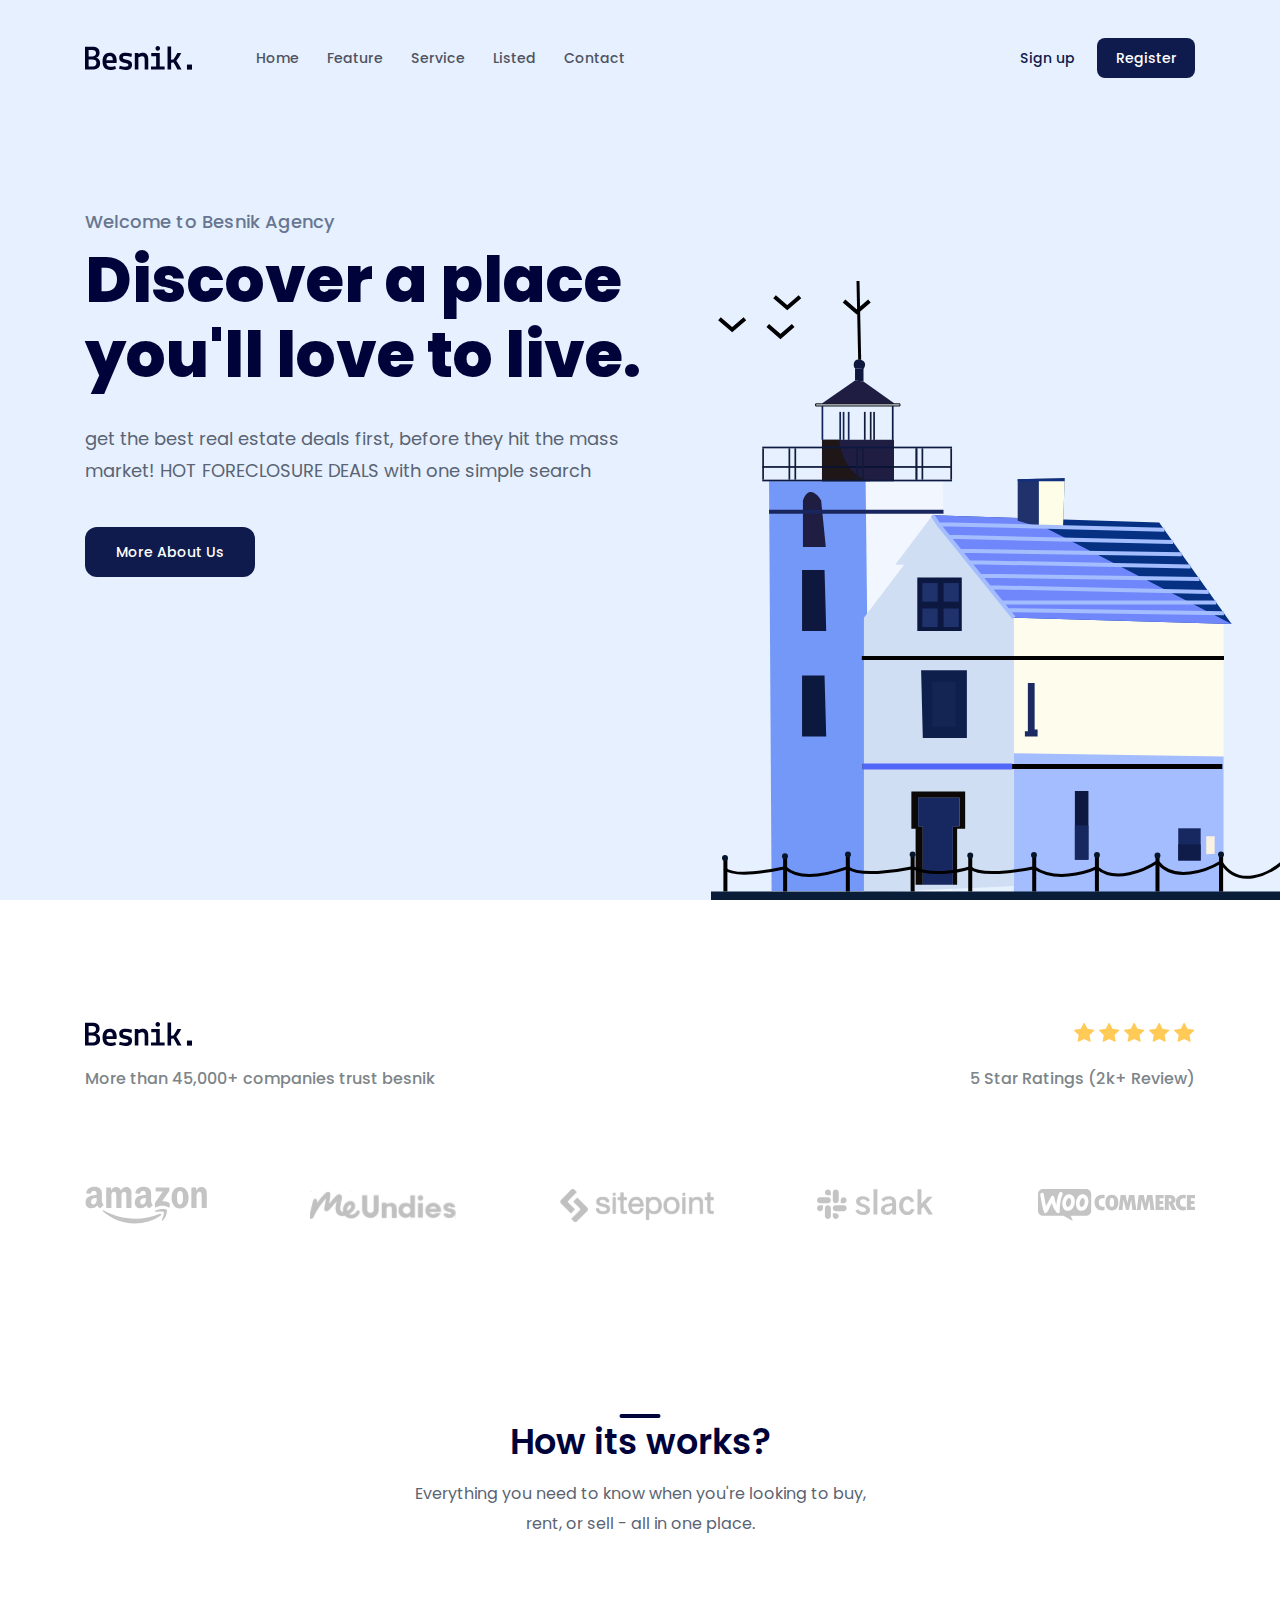
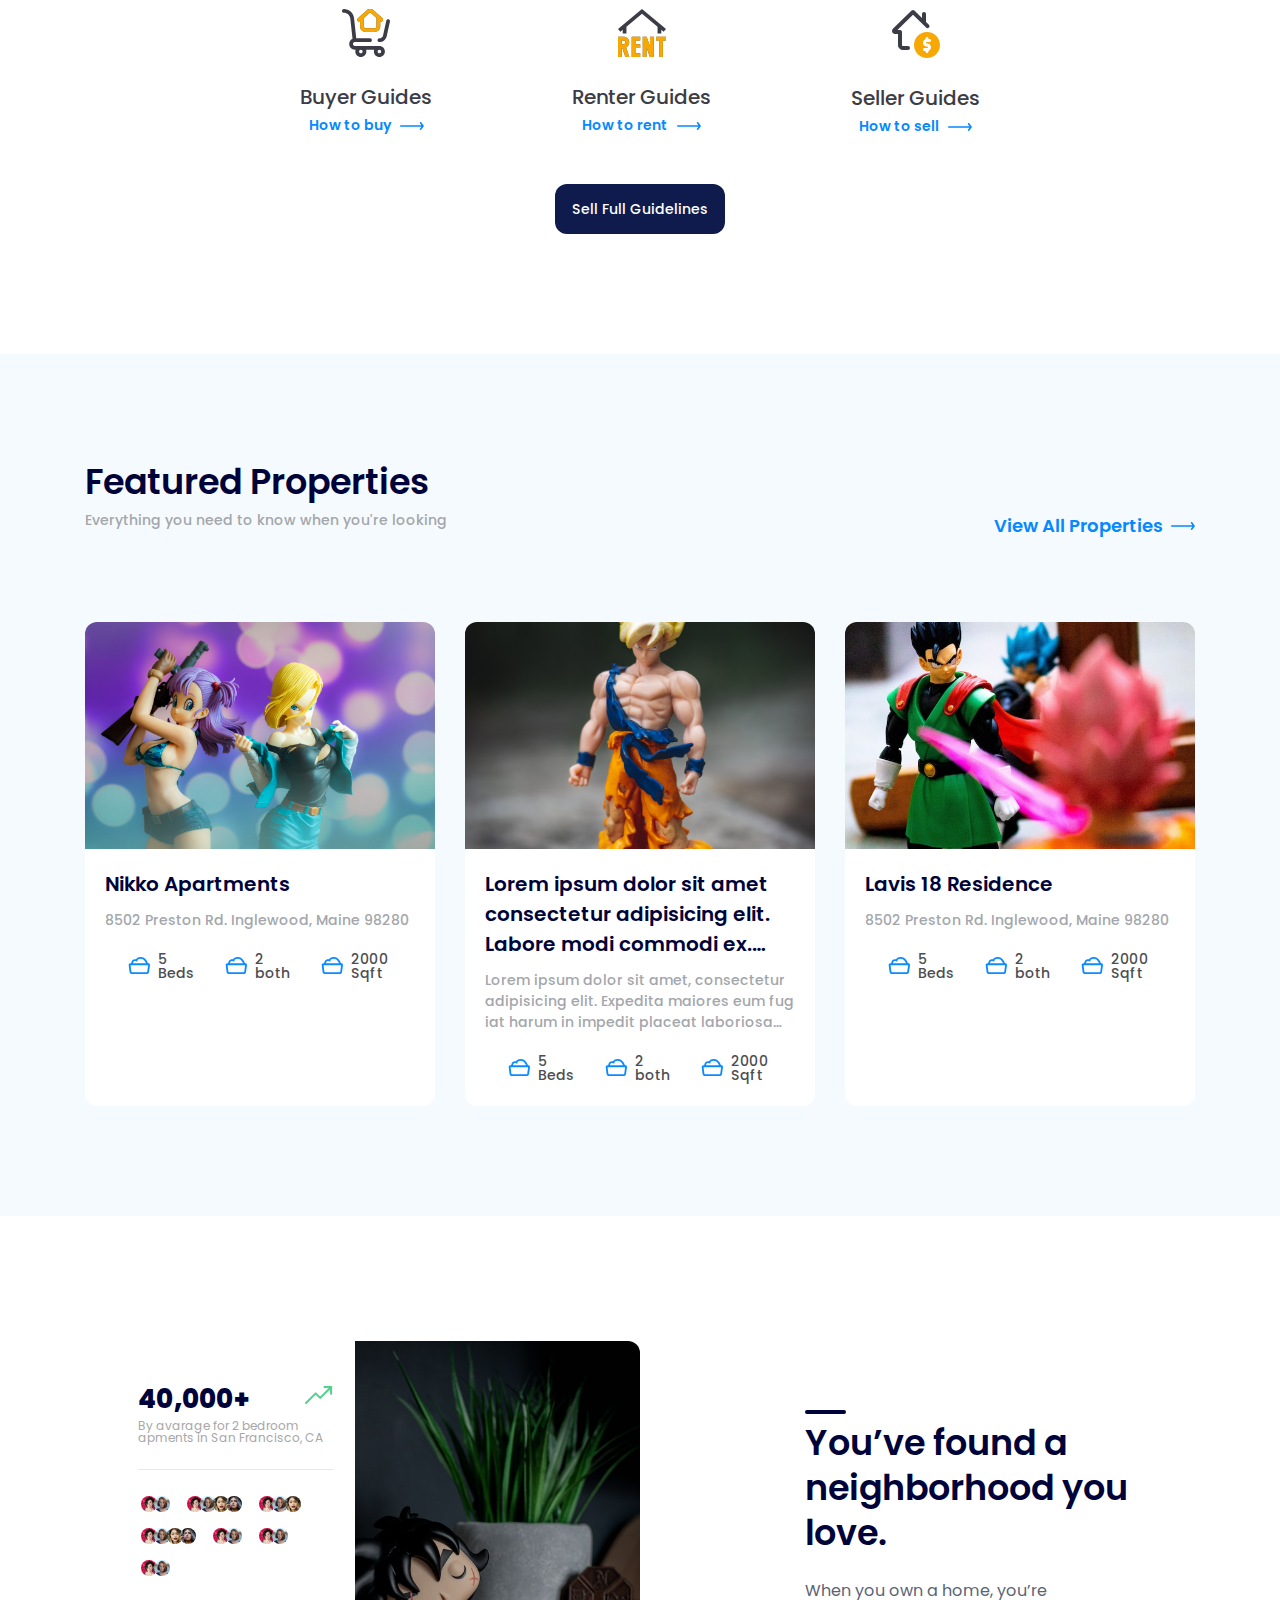
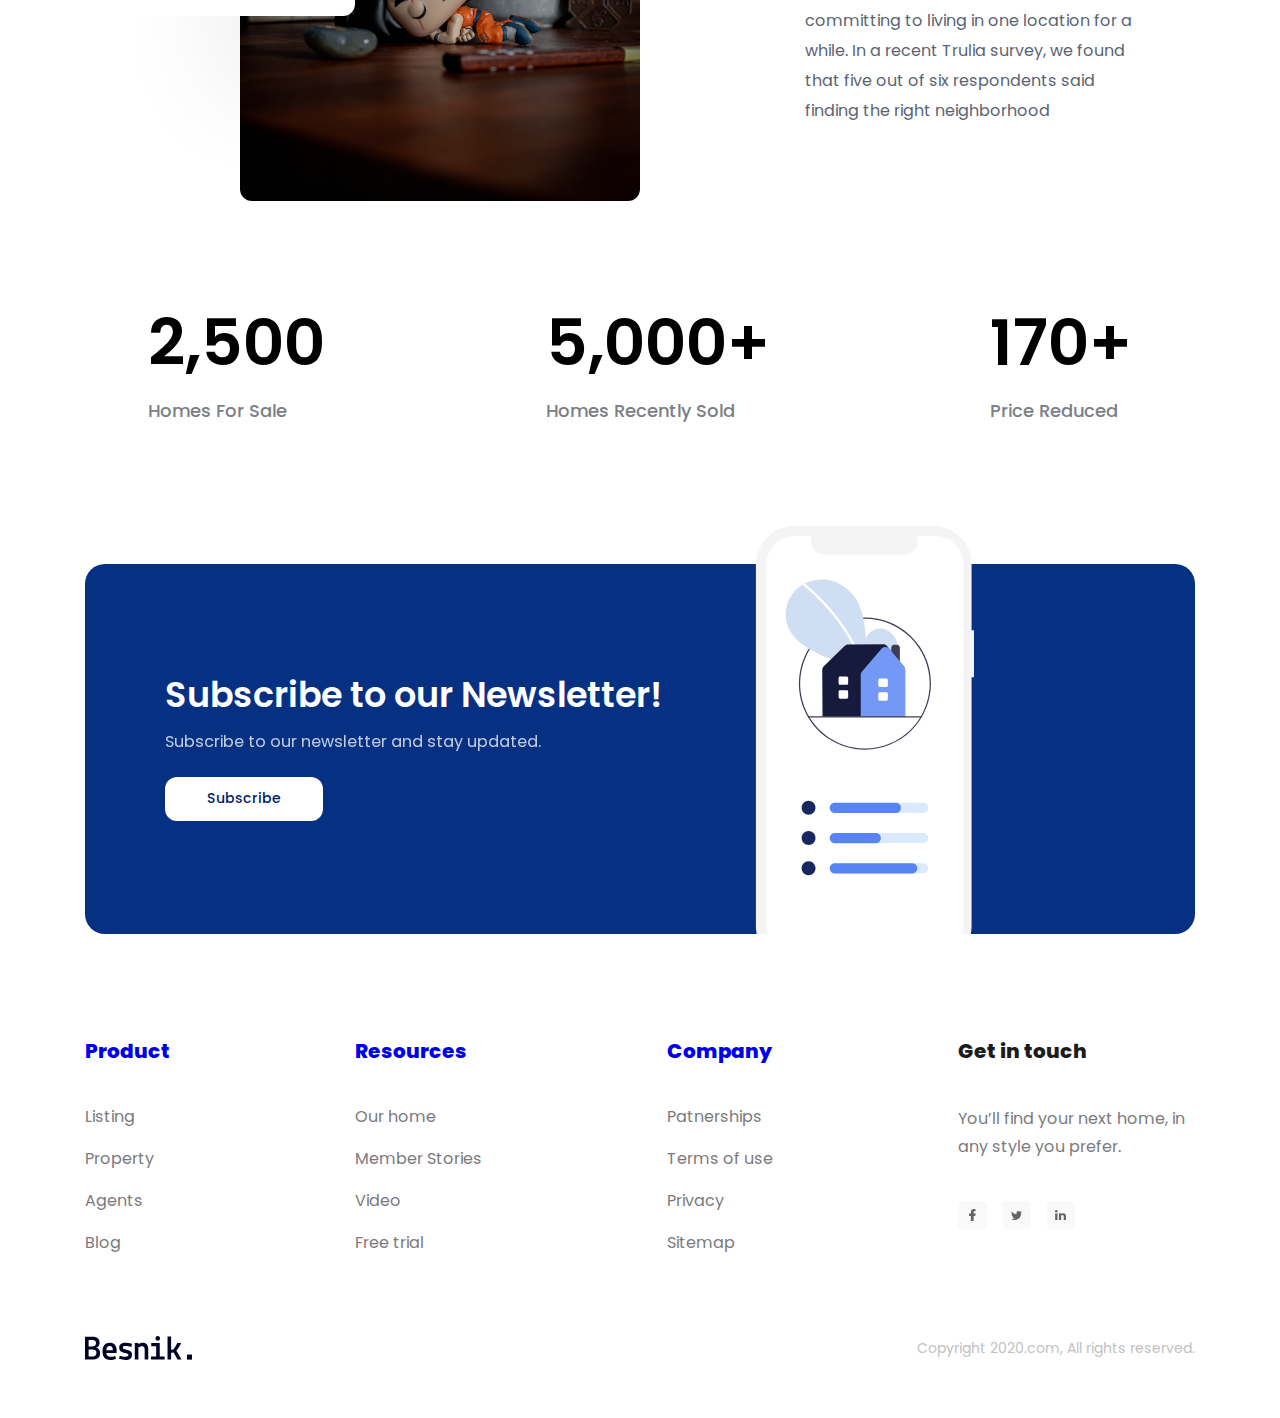
==== index.html @ 2eaa397d "/assets ./assets" ====
<!DOCTYPE html>
<html lang="en">
  <head>
    <meta charset="UTF-8" />
    <meta http-equiv="X-UA-Compatible" content="IE=edge" />
    <meta name="viewport" content="width=p, initial-scale=1.0" />
    <title>Project 1</title>

    <!-- link file css -->
    <link rel="stylesheet" href="./assets/css/reset.css" />
    <link rel="stylesheet" href="./assets/css/base.css" />
    <link rel="stylesheet" href="./assets/css/main.css" />
    <!-- link fonts -->
    <link rel="stylesheet" href="./assets/fonts/stylesheet.css" />
  </head>

  <body>
    <main style="height: 2500px">
      <!-- START HEADER -->
      <header class="header">
        <div class="content">
          <!-- start navbar -->
          <nav class="navbar">
            <!-- logo -->
            <img src="assets/img/logo.svg" alt="Besnik." />

            <!-- nav -->
            <ul>
              <li><a href="#!">Home</a></li>
              <li><a href="#!">Feature</a></li>
              <li><a href="#!">Service</a></li>
              <li><a href="#!">Listed</a></li>
              <li><a href="#!">Contact</a></li>
            </ul>

            <!-- action -->
            <div class="action">
              <a href="#!" class="action-link">Sign up</a>
              <a href="#!" class="btn action-btn">Register</a>
            </div>
          </nav>
          <!-- end navbar -->

          <!-- start header-main -->
          <div class="hero">
            <!-- main-infor -->
            <div class="infor">
              <p class="sub-title">Welcome to Besnik Agency</p>
              <h1 class="title">Discover a place you'll love to live.</h1>
              <p class="desc">
                get the best real estate deals first, before they hit the mass
                market! HOT FORECLOSURE DEALS with one simple search
              </p>
              <a href="#!" class="btn hero-cta">More About Us</a>
            </div>
          </div>
          <!-- main-image -->
          <img
            class="hero-img"
            src="./assets/img/house.svg"
            alt="Discover a place you'll love to live."
          />
          <!-- end header-main -->
        </div>
      </header>
      <!-- END HEADER -->

      <!-- START CLIENT -->
      <div class="clients">
        <div class="content">
          <!-- row 1 -->
          <div class="row">
            <!-- logo -->
            <img src="assets/img/logo.svg" alt="besnik." />
            <!-- start -->
            <div class="stars">
              <img src="./assets/img/star.svg" alt="Star" />
              <img src="./assets/img/star.svg" alt="Star" />
              <img src="./assets/img/star.svg" alt="Star" />
              <img src="./assets/img/star.svg" alt="Star" />
              <img src="./assets/img/star.svg" alt="Star" />
            </div>
          </div>
          <!-- row 2 -->
          <div class="row row-desc">
            <p class="desc">More than 45,000+ companies trust besnik</p>
            <p class="desc">5 Star Ratings (2k+ Review)</p>
          </div>

          <!-- client images -->
          <div class="image">
            <img src="./assets/img/clients/amazon.svg" alt="amazon" />
            <img src="./assets/img/clients/me-undies.svg" alt="me-undies" />
            <img src="./assets/img/clients/sitepoint.svg" alt="sitepoint" />
            <img src="./assets/img/clients/slack.svg" alt="slack" />
            <img src="./assets/img/clients/woo-commerce.svg" alt="woo-commerce" />
          </div>
        </div>
      </div>
      <!-- END CLIENT -->

      <!-- START GUIDE -->
      <div class="guides">
        <div class="content">
          <h2 class="sub-title">How its works?</h2>
          <p class="desc">
            Everything you need to know when you're looking to buy, rent, or
            sell - all in one place.
          </p>
          <!-- list guide -->
          <ul class="list-guide">
            <li class="guide-item">
              <img
                src="/assets/img/guides/buyer.svg"
                alt="Buyer Guides"
                class="icon"
              />
              <h3 class="title">Buyer Guides</h3>
              <a href="#!" class="link">
                <span>How to buy</span>
                <img
                  src="assets/img/arrow.svg"
                  alt="arrow right"
                  class="arrow"
                />
              </a>
            </li>

            <li class="guide-item">
              <img
                src="/assets/img/guides/renter.svg"
                alt="Renter Guides"
                class="icon"
              />
              <h3 class="title">Renter Guides</h3>
              <a href="#!" class="link">
                <span>How to rent</span>
                <img
                  src="assets/img/arrow.svg"
                  alt="arrow right"
                  class="arrow"
                />
              </a>
            </li>

            <li class="guide-item">
              <img
                src="/assets/img/guides/seller.svg"
                alt="Seller Guides"
                class="icon"
              />
              <h3 class="title">Seller Guides</h3>
              <a href="#!" class="link">
                <span>How to sell</span>
                <img
                  src="assets/img/arrow.svg"
                  alt="arrow right"
                  class="arrow"
                />
              </a>
            </li>
          </ul>

          <!-- guide-call to action -->
          <div class="guide-cta">
            <a href="#!" class="btn">Sell Full Guidelines</a>
          </div>
        </div>
      </div>
      <!-- END GUIDE -->

      <!-- START FEATURED -->
      <div class="featured">
        <div class="content">
          <!-- featured-header -->
          <header>
            <h2 class="sub-title">Featured Properties</h2>
            <div class="row">
              <p class="desc">
                Everything you need to know when you're looking
              </p>
              <a href="#!" class="link">
                <span>View All Properties</span>
                <img
                  src="assets/img/arrow.svg"
                  alt="arrow-right"
                  class="arrow"
                />
              </a>
            </div>
          </header>
          <!-- featured-list -->
          <div class="list">
            <!-- item 1 -->
            <div class="item">
              <a href="#!">
                <img
                  src="./assets/img/featured/feature-1.jpg"
                  alt="Nikko Apartments"
                  class="thumb"
                />
              </a>

              <div class="body">
                <h3 class="title">
                  <a href="#!" class="line-clamp">Nikko Apartments</a>
                </h3>
                <p class="desc line-clamp">
                  8502 Preston Rd. Inglewood, Maine 98280
                </p>
                <div class="infor">
                  <img
                    src="./assets/img/featured/both.svg"
                    alt=""
                    class="icon"
                  />
                  <span class="label">5 Beds</span>

                  <img
                    src="./assets/img/featured/both.svg"
                    alt=""
                    class="icon"
                  />
                  <span class="label">2 both</span>

                  <img
                    src="./assets/img/featured/both.svg"
                    alt=""
                    class="icon"
                  />
                  <span class="label">2000 Sqft</span>
                </div>
              </div>
            </div>

            <!-- item 2 -->
            <div class="item">
              <a href="#!">
                <img
                  src="./assets/img/featured/feature-2.jpg"
                  alt="CouCou Homestead"
                  class="thumb"
                />
              </a>
              <div class="body">
                <h3 class="title">
                  <a href="#!" class="line-clamp"
                    >Lorem ipsum dolor sit amet consectetur adipisicing elit.
                    Labore modi commodi ex. Saepe dolorum id aliquid distinctio.
                    Modi, vero at.</a
                  >
                </h3>
                <p class="desc line-clamp">
                  Lorem ipsum dolor sit amet, consectetur adipisicing elit.
                  Expedita maiores eum fugiat harum in impedit placeat
                  laboriosam quis sunt eligendi provident necessitatibus maxime
                  optio, libero delectus? Dolorem dolore maxime recusandae?
                </p>
                <div class="infor">
                  <img
                    src="./assets/img/featured/both.svg"
                    alt=""
                    class="icon"
                  />
                  <span class="label">5 Beds</span>

                  <img
                    src="./assets/img/featured/both.svg"
                    alt=""
                    class="icon"
                  />
                  <span class="label">2 both</span>

                  <img
                    src="./assets/img/featured/both.svg"
                    alt=""
                    class="icon"
                  />
                  <span class="label">2000 Sqft</span>
                </div>
              </div>
            </div>

            <!-- item 3 -->
            <div class="item">
              <a href="#!">
                <img
                  src="./assets/img/featured/feature-3.jpg"
                  alt="Lavis 18 Residence"
                  class="thumb"
                />
              </a>
              <div class="body">
                <h3 class="title">
                  <a href="#!" class="line-clamp">Lavis 18 Residence</a>
                </h3>
                <p class="desc line-clamp">
                  8502 Preston Rd. Inglewood, Maine 98280
                </p>
                <div class="infor">
                  <img
                    src="./assets/img/featured/both.svg"
                    alt=""
                    class="icon"
                  />
                  <span class="label">5 Beds</span>

                  <img
                    src="./assets/img/featured/both.svg"
                    alt=""
                    class="icon"
                  />
                  <span class="label">2 both</span>

                  <img
                    src="./assets/img/featured/both.svg"
                    alt=""
                    class="icon"
                  />
                  <span class="label">2000 Sqft</span>
                </div>
              </div>
            </div>
          </div>
        </div>
      </div>
      <!-- END FEATURED -->

      <!-- START STATISTIC -->
      <div class="statistic">
        <div class="content">
          <!-- row 1 -->
          <div class="row">
            <div class="img-block">
              <img
                class="image"
                src="/assets/img/statistic/statistic.jpg"
                alt="You’ve found a neighborhood you love."
              />

              <!-- trend -->
              <div class="statis-trend">
                <div class="row">
                  <strong class="value">40,000+</strong>
                  <img
                    src="/assets/img/statistic/arrow-trend-up.svg"
                    alt="arrow trend up"
                    class="icon"
                  />
                </div>
                <p class="desc">
                  By avarage for 2 bedroom apments in San Francisco, CA
                </p>
                <div class="separate"></div>

                <!-- avatar-block -->
                <div class="avatar-block">
                  <!-- avatar group 1-->
                  <div class="avatar-group">
                    <img
                      src="/assets/img/statistic/avatar/avatar-1.jpg"
                      alt=""
                      class="avatar"
                    />

                    <img
                      src="/assets/img/statistic/avatar/avatar-2.jfif"
                      alt=""
                      class="avatar"
                    />
                  </div>

                  <!-- avatar group 2 -->
                  <div class="avatar-group">
                    <img
                      src="/assets/img/statistic/avatar/avatar-1.jpg"
                      alt=""
                      class="avatar"
                    />

                    <img
                      src="/assets/img/statistic/avatar/avatar-2.jfif"
                      alt=""
                      class="avatar"
                    />

                    <img
                      src="/assets/img/statistic/avatar/avatar-3.jfif"
                      alt=""
                      class="avatar"
                    />

                    <img
                      src="/assets/img/statistic/avatar/avatar-4.jfif"
                      alt=""
                      class="avatar"
                    />
                  </div>

                  <!-- avatar group 3 -->
                  <div class="avatar-group">
                    <img
                      src="/assets/img/statistic/avatar/avatar-1.jpg"
                      alt=""
                      class="avatar"
                    />

                    <img
                      src="/assets/img/statistic/avatar/avatar-2.jfif"
                      alt=""
                      class="avatar"
                    />

                    <img
                      src="/assets/img/statistic/avatar/avatar-3.jfif"
                      alt=""
                      class="avatar"
                    />
                  </div>

                  <!-- avatar group 4 -->
                  <div class="avatar-group">
                    <img
                      src="/assets/img/statistic/avatar/avatar-1.jpg"
                      alt=""
                      class="avatar"
                    />

                    <img
                      src="/assets/img/statistic/avatar/avatar-2.jfif"
                      alt=""
                      class="avatar"
                    />

                    <img
                      src="/assets/img/statistic/avatar/avatar-3.jfif"
                      alt=""
                      class="avatar"
                    />

                    <img
                      src="/assets/img/statistic/avatar/avatar-4.jfif"
                      alt=""
                      class="avatar"
                    />
                  </div>

                  <!-- avatar group 5-->
                  <div class="avatar-group">
                    <img
                      src="/assets/img/statistic/avatar/avatar-1.jpg"
                      alt=""
                      class="avatar"
                    />

                    <img
                      src="/assets/img/statistic/avatar/avatar-2.jfif"
                      alt=""
                      class="avatar"
                    />
                  </div>
                  <!-- avatar group 6-->
                  <div class="avatar-group">
                    <img
                      src="/assets/img/statistic/avatar/avatar-1.jpg"
                      alt=""
                      class="avatar"
                    />

                    <img
                      src="/assets/img/statistic/avatar/avatar-2.jfif"
                      alt=""
                      class="avatar"
                    />
                  </div>

                  <!-- avatar group 7-->
                  <div class="avatar-group">
                    <img
                      src="/assets/img/statistic/avatar/avatar-1.jpg"
                      alt=""
                      class="avatar"
                    />

                    <img
                      src="/assets/img/statistic/avatar/avatar-2.jfif"
                      alt=""
                      class="avatar"
                    />
                  </div>
                </div>
              </div>
            </div>
            <div class="infor">
              <h2 class="sub-title">You’ve found a neighborhood you love.</h2>
              <p class="desc">
                When you own a home, you’re committing to living in one location
                for a while. In a recent Trulia survey, we found that five out
                of six respondents said finding the right neighborhood
              </p>
            </div>
          </div>
          <!-- row 2 -->
          <div class="row row-qty">
            <!-- qty item -->
            <div class="qty-item">
              <strong class="qty">2,500</strong>
              <p class="qty-desc">Homes For Sale</p>
            </div>

            <!-- qty item -->
            <div class="qty-item">
              <strong class="qty">5,000+</strong>
              <p class="qty-desc">Homes Recently Sold</p>
            </div>

            <!-- qty item -->
            <div class="qty-item">
              <strong class="qty">170+</strong>
              <p class="qty-desc">Price Reduced</p>
            </div>
          </div>
        </div>
      </div>
      <!-- END STATISTIC -->

      <!-- START SUBSCRIPTION -->
      <div class="subscription">
        <div class="content">
          <div class="body">
            <div class="infor">
              <h2 class="sub-title line-clamp" style="--line-clamp: 2">
                Subscribe to our Newsletter!
              </h2>
              <p class="desc line-clamp">
                Subscribe to our newsletter and stay updated.
              </p>
              <a href="#!" class="btn btn-subscribe">Subscribe</a>
            </div>
            <img
              src="./assets/img/subscription/new-letter.svg"
              alt=""
              class="image"
            />
          </div>
        </div>
      </div>
      <!-- END SUBSCRIPTION -->

      <!-- START FOOTER -->
      <footer class="footer">
        <div class="content">
          <!-- row 1 -->
          <div class="row row-top">
            <!-- product column  -->
            <div class="columns">
              <h3 class="heading"><a href="#!">Product</a></h3>
              <ul class="list">
                <li class="item"><a href="#!">Listing</a></li>
                <li class="item"><a href="#!">Property</a></li>
                <li class="item"><a href="#!">Agents</a></li>
                <li class="item"><a href="#!">Blog</a></li>
              </ul>
            </div>

            <!-- resources column  -->
            <div class="columns">
              <h3 class="heading"><a href="#!">Resources</a></h3>
              <ul class="list">
                <li class="item"><a href="#!">Our home</a></li>
                <li class="item"><a href="#!">Member Stories</a></li>
                <li class="item"><a href="#!">Video</a></li>
                <li class="item"><a href="#!">Free trial</a></li>
              </ul>
            </div>

            <!-- Company column  -->
            <div class="columns">
              <h3 class="heading"><a href="#!">Company</a></h3>
              <ul class="list">
                <li class="item"><a href="#!">Patnerships</a></li>
                <li class="item"><a href="#!">Terms of use</a></li>
                <li class="item"><a href="#!">Privacy</a></li>
                <li class="item"><a href="#!">Sitemap</a></li>
              </ul>
            </div>

            <!-- Get in touch column  -->
            <div class="columns">
              <h3 class="heading">Get in touch</h3>
              <p class="desc">
                You’ll find your next home, in any style you prefer.
              </p>
              <!-- social media icons -->
              <div class="social">
                <a href="#!" class="social-link">
                  <img src="./assets/img/footer/facebook.svg" alt="facebook" />
                </a>
                <a href="#!" class="social-link">
                  <img src="./assets/img/footer/twitter.svg" alt="twitter" />
                </a>
                <a href="#!" class="social-link">
                  <img src="./assets/img/footer/lindedin.svg" alt="lindedin" />
                </a>
              </div>
            </div>
          </div>
          <!-- row 2 -->
          <div class="row row-bottom">
            <img src="./assets/img/logo.svg" alt="Besnik." class="logo" />
            <p class="copyright">Copyright 2020.com, All rights reserved.</p>
          </div>
        </div>
      </footer>
      <!-- END FOOTER -->
    </main>
  </body>
</html>
---- assets/css/base.css ----
/* variable */
:root {
  --primary-color: #0f1b4c;
  --content-width: 1110px;
  --title-color: #000339;
}

/* ther mặc định */
a {
  text-decoration: none;
}

/* căn nội dung cách đều 2 bên */
.content {
  width: var(--content-width);
  max-width: calc(100vw - 48px);
  margin: 0 auto;
}

/* button */
.btn {
  display: inline-block;
  padding: 18px 16px;
  min-width: 98px;
  background: var(--primary-color);
  border-radius: 12px;

  /* font */
  font-style: normal;
  font-weight: 500;
  font-size: 1.4rem;
  color: #fff;
  text-align: center;   
}

.row {
  display: flex;
  justify-content: space-between;
  align-items: center;
}

.line-clamp {
  /* hiển thị dấu ... nếu nội dung quá dài */
  --line-clamp: 3;
  display: -webkit-box;
  -webkit-line-clamp: var(--line-clamp, 2);
  -webkit-box-orient: vertical;
  overflow: hidden;
}
---- assets/css/main.css ----
* {
  box-sizing: border-box;
}

html {
  font-size: 62.5%;
}

body {
  font-family: "Poppins";
  font-size: 1.6rem;
}

/* =======START HEADER ========*/
.header {
  height: 100vh;
  background-color: #e6f0ff;
  position: relative;
}
/* start nav */
.navbar {
  display: flex;
  align-items: center;
  padding-top: 38px;
}

.navbar ul {
  /* dùng display: inline-block cho thẻ li, trình duyệt sẽ tính cả khoảng 
    space ở giữa 2 phần tử, do đó nên dùng cách này */
  display: flex;

  /* margin cách logo 50px với 14px padding của thẻ a -> tổng 64px*/
  margin-left: 50px;
}

.navbar ul li a {
  font-weight: 500;
  font-size: 1.4rem;
  color: #4f5361;
  padding: 8px 14px;
}

.navbar ul li a:hover {
  text-decoration: underline;
  color: white;
}

/* start action */
.action {
  /* đẩy phần tử kịch qua lề trái  */
  margin-left: auto;
}

.action .action-link {
  font-weight: 500;
  font-size: 14px;
  color: var(--primary-color);
}

.action-btn {
  padding: 13px 16px;
  margin-left: 18px;
  border-radius: 8px;
  /* transition: .2s linear; */
}

.action-btn:hover {
  scale: 1.1;
}
/* end action */

/* end nav */

/* start main-header */
.hero {
  margin-top: 130px;
}

.hero .infor {
  width: 50.3%;
}

.hero .sub-title {
  font-weight: 500;
  font-size: 1.8rem;
  line-height: 1.5;
  /* identical to box height */

  letter-spacing: 0.01em;
  color: #687691;
}

.hero .title {
  margin-top: 8px;
  font-weight: 700;
  font-size: 6.3rem;
  line-height: 1.19;
  /* or 119% */
  color: var(--title-color);
}

.hero .desc {
  font-weight: 400;
  font-size: 1.8rem;
  line-height: 1.78;
  /* or 178% */
  color: #5a6473;
  margin-top: 30px;
}

.hero .hero-cta {
  min-width: 170px;
  margin-top: 40px;
}

.hero-img {
  position: absolute;
  bottom: 0;
  /* ảnh sẽ luôn có mép sát với mép của content
    100vw-content-width = độ dư 2 bên; /2 sẽ ra độ dư 1 bên -> cách right một
    khoảng bằng độ dư 1 bên sẽ đảm bảo phần tủ sát mép content */
  right: calc((100vw - var(--content-width)) / 2 - 100px);
  /* trừ đi 100px để cho phần tử lùi ra ngoài content 100px */
  /* ==> đảm bảo sau này kích thước màn hình thay đổi, ảnh sẽ luôn tỉ lệ với content */
}
/* end main-header */

/* ======= END HEADER =======*/

/* ======== START CLIENTS =======*/
.clients {
  margin-top: 133px;
  padding-top: 43px;
  padding-bottom: 66px;
  margin-top: 79px;
}

.clients .desc {
  font-weight: 500;
  font-size: 1.6rem;
  line-height: 1.25;
  color: #7d8589;
}

.clients .row-desc {
  margin-top: 23px;
}

.clients .image {
  margin-top: 96px;
  display: flex;
  justify-content: space-between;
  align-items: center;
}

/* ======== END CLIENTS =======*/

/* ======== START GUIDE =======*/
.guides {
  margin-top: 200px;
  margin-top: 40px;
  padding-top: 93px;
  padding-bottom: 79px;
}

.guides .sub-title {
  font-weight: 600;
  font-size: 3.5rem;
  line-height: 1;
  text-align: center;
  color: var(--title-color);
  position: relative;
}

.guides .sub-title::before {
  content: "";
  display: inline-block;
  width: 41px;
  height: 4px;
  position: absolute;
  top: -10px;
  left: 50%;
  transform: translateX(-50%);
  background: #000339;
  border-radius: 12px;
}

.guides .desc {
  font-weight: 400;
  font-size: 1.6rem;
  line-height: 1.88;
  /* or 188% */
  text-align: center;
  color: #5a6473;
  /* màn hình kthuoc đủ rộng sẽ hiển thị 100%, không thì sẽ co lại. Nếu fix cứng 459px 
  đối với màn hình kích thước nhỏ phần tử sẽ giữ nguyên 459px gây vỡ layout*/
  width: 459px;
  max-width: 100%;

  margin: 20px auto 0;
}

/* list-guide */
.list-guide {
  margin-top: 70px;
  display: flex;
  justify-content: center;
}

.guide-item {
  margin: 0 70px;
  text-align: center;
}

.guide-item .title {
  font-weight: 500;
  font-size: 2rem;
  line-height: 1.1;
  /* identical to box height, or 110% */
  color: #3b3c45;
  margin-top: 26px;
}

.guide-item .link {
  display: inline-block;
  font-weight: 600;
  font-size: 1.4rem;
  /* identical to box height */
  color: #0689ff;
  margin-top: 10px;
}

.guide-item .arrow {
  margin-left: 6px;
}

/* guide-call to action */
.guide-cta {
  display: flex;
  justify-content: center;
  margin-top: 50px;
}

.guide-cta .btn {
  min-width: 170px;
}
/* ======== END GUIDE =======*/

/* ======== START FEATURED =======*/
.featured {
  background: #f5fafe;
  margin-top: 41px;
  padding: 110px 0;
}

.featured .sub-title {
  font-weight: 600;
  font-size: 3.5rem;
  line-height: 1;
  /* identical to box height, or 100% */
  color: var(--title-color);
}

.featured .desc {
  margin-top: 15px;
  font-weight: 400;
  font-size: 1.6rem;
  line-height: 1.88;
  /* identical to box height, or 188% */
  color: #5a6473;
}

.featured .link {
  font-weight: 600;
  font-size: 1.8rem;
  /* identical to box height */
  color: #0689ff;
  display: flex;
  align-items: center;
}

.featured .link .arrow {
  margin-left: 8px;
}

/* featured-list */
.featured .list {
  margin-top: 70px;
  display: flex;
  gap: 30px;
}

.featured .item {
  /* các item có kích thước như nhau */
  flex: 1;
  background-color: #fff;
  border-radius: 12px;
}

.featured .item .thumb {
  width: 100%;
  height: 227px;
  object-fit: cover;
  border-top-left-radius: 12px;
  border-top-right-radius: 12px;
}

.featured .body {
  padding: 17px 20px 24px;
}

.featured .title a {
  font-weight: 600;
  font-size: 2rem;
  line-height: 1.5;
  /* identical to box height, or 100% */
  color: var(--title-color);
}

.featured .desc {
  font-weight: 500;
  font-size: 1.4rem;
  line-height: 1.5;
  /* identical to box height */
  color: #a3a6ab;
  margin: 11px 0 21px;
  /* phòng khi nhập từ dài vượt chiều ngang gây tràn ra ngoài */
  word-break: break-all;
}

.featured .item .infor {
  display: flex;
  align-items: center;
}

.featured .item .label {
  font-weight: 500;
  font-size: 1.4rem;
  /* identical to box height, or 100% */
  letter-spacing: 0.01em;
  color: #4d4d52;
  margin-left: 8px;
}

.featured .item .icon {
  margin-left: 23px;
}

.featured .item .icon::first-child {
  margin-left: 0;
}

/* ======== END FEATURED =======*/

/* ======== START STATISTIC =======*/

.statistic {
  margin-top: 75px;
  padding: 50px 0;
  background: #fff;
}

.statistic .row {
  align-items: flex-start;
}

.statistic .content {
  width: 1048px;
}

.statistic .img-block,
.statistic .infor {
  width: 50%;
}

.statistic .img-block .image {
  width: 400px;
  height: 460px;
  object-fit: cover;
  border-radius: 12px;
  display: block;
  margin-left: auto;
}

.statistic .infor {
  padding-top: 79px;
  padding-left: 165px;
  padding-right: 23px;
  padding-bottom: 69px;
  padding: 79px 23px 69px 165px;
}

.statistic .sub-title {
  font-weight: 600;
  font-size: 3.5rem;
  line-height: 1.29;
  /* or 129% */
  color: var(--title-color);
  margin-bottom: 20px;
  position: relative;
}

.statistic .sub-title::before {
  content: "";
  display: block;
  position: absolute;
  width: 41px;
  height: 4px;
  background: var(--title-color);
  border-radius: 12px;
  left: 0;
  top: -10px;
}

.statistic .infor .desc {
  font-weight: 400;
  font-size: 1.6rem;
  line-height: 1.88;
  /* or 188% */

  color: #5a6473;
}

.statistic .img-block {
  position: relative;
}

.statistic .statis-trend {
  position: absolute;
  top: 0;
  left: 0;
  width: 239px;
  background: #ffffff;
  box-shadow: 90px 85px 100px rgba(0, 0, 0, 0.06);
  border-radius: 0px 0px 12px 12px;
  padding: 45px 22px 40px;
}

.statistic .statis-trend .value {
  font-weight: 700;
  font-size: 2.6rem;
  line-height: 1;
  /* identical to box height, or 100% */
  letter-spacing: 0.01em;
  color: var(--title-color);
}

.statistic .statis-trend .desc {
  font-weight: 400;
  font-size: 1.2rem;
  /* or 150% */
  color: #a7a7a7;
  margin-top: 8px;
}

.statistic .statis-trend .icon {
  margin-left: auto;
}

.statistic .statis-trend .separate {
  height: 1.2px;
  background: #e9e9e9;
  margin-top: 25px;
}

/* avatar */
.avatar-block {
  margin-top: 26px;
  display: flex;
  flex-wrap: wrap;
  gap: 16px 14px;
}

.avatar-block .avatar-group {
  display: flex;
}

.avatar-block .avatar-group .avatar {
  width: 16px;
  height: 16px;
  object-fit: cover;
  border-radius: 50%;
  margin-left: -3px;
}

.statistic .avatar:first-child {
  margin-left: 3px;
}

/* quanity */
.row-qty {
  margin-top: 110px;
  justify-content: space-between;
  padding: 0 32px;
}

.qty-item .qty {
  font-weight: 600;
  font-size: 6.4rem;
  line-height: 1;
  /* identical to box height, or 100% */
  color: #000000;
}

.qty-item .qty-desc {
  font-weight: 500;
  font-size: 1.8rem;
  line-height: 1.5;
  /* identical to box height */
  color: #7b8087;
  margin-top: 22px;
}

/* ======== END STATISTIC =======*/

/* ======== START SUBSCRIPTION =======*/
.subscription {
  margin-top: 90px;
}

.subscription .body {
  height: 370px;
  background: #063183;
  border-radius: 20px;
  position: relative;
  display: flex;
  align-items: center;
}

.subscription .body .infor {
  padding-left: 80px;
  padding-right: 90px;
  width: 671px;
  max-width: 100%;
}

.subscription .body .infor .sub-title {
  font-weight: 600;
  font-size: 3.5rem;
  line-height: 1;
  /* identical to box height, or 100% */
  color: #ffffff;
}

.subscription .body .infor .desc {
  font-weight: 400;
  font-size: 1.6rem;
  line-height: 1.88;
  /* identical to box height, or 188% */
  color: #ffffff;
  opacity: 0.75;
  margin-top: 15px;
  margin-bottom: 20px;
}

.subscription .body .infor .btn-subscribe {
  padding: 14px 42px 16px;
  background-color: #fff;
  color: #002366;
}

.subscription .body .image {
  position: absolute;
  bottom: 0;
  right: 221px;
}
/* ======== END SUBSCRIPTION =======*/

/* ======== START FOOTER =======*/
.footer {
  margin-top: 55px;
  padding-top: 50px;
  padding-bottom: 58px;
}

.footer .row {
  align-items: flex-start;
}
.footer .row-top {
  gap: 185px;
}

.footer .columns .list {
  display: inline-block;
}

.footer .columns .heading {
  font-weight: 700;
  font-size: 2rem;
  line-height: 1.2;
  /* identical to box height */
  color: #1c1c1d;
}

.footer .columns .list,
.footer .columns .desc {
  margin-top: 42px;
}

.footer .columns .list .item {
  margin-bottom: 18px;
}

.footer .columns .desc {
  margin-bottom: 40px;
}

.footer .columns .list .item:last-child {
  margin-bottom: 0;
}

.footer .columns .list .item a,
.footer .columns .desc {
  font-weight: 400;
  font-size: 1.6rem;
  line-height: 1.5;
  /* identical to box height */
  color: #7a7a7e;
  white-space: nowrap;
}

.footer .columns .desc {
  white-space: normal;
  line-height: 1.75;
}

/* social media */
.footer .social {
  display: flex;
  gap: 16px;
}

.footer .social .social-link {
  width: 28px;
  height: 28px;
}

/* copy right */
.footer .row-bottom {
  align-items: center;
  margin-top: 81px;
}

.footer .row-bottom .copyright {
  font-weight: 400;
  font-size: 1.4rem;
  line-height: 1.5;
  /* identical to box height */
  color: #c2c2c2;
}

/* ======== END FOOTER =======*/
---- assets/fonts/stylesheet.css ----
@font-face {
    font-family: 'Poppins';
    src: url('poppins/Poppins-ExtraBoldItalic.woff2') format('woff2'),
        url('poppins/Poppins-ExtraBoldItalic.woff') format('woff');
    font-weight: bold;
    font-style: italic;
    font-display: swap;
}

@font-face {
    font-family: 'Poppins';
    src: url('poppins/Poppins-ExtraLight.woff2') format('woff2'),
        url('poppins/Poppins-ExtraLight.woff') format('woff');
    font-weight: 200;
    font-style: normal;
    font-display: swap;
}

@font-face {
    font-family: 'Poppins';
    src: url('poppins/Poppins-Bold.woff2') format('woff2'),
        url('poppins/Poppins-Bold.woff') format('woff');
    font-weight: bold;
    font-style: normal;
    font-display: swap;
}

@font-face {
    font-family: 'Poppins';
    src: url('poppins/Poppins-BlackItalic.woff2') format('woff2'),
        url('poppins/Poppins-BlackItalic.woff') format('woff');
    font-weight: 900;
    font-style: italic;
    font-display: swap;
}

@font-face {
    font-family: 'Poppins';
    src: url('poppins/Poppins-ExtraBold.woff2') format('woff2'),
        url('poppins/Poppins-ExtraBold.woff') format('woff');
    font-weight: bold;
    font-style: normal;
    font-display: swap;
}

@font-face {
    font-family: 'Poppins';
    src: url('poppins/Poppins-BoldItalic.woff2') format('woff2'),
        url('poppins/Poppins-BoldItalic.woff') format('woff');
    font-weight: bold;
    font-style: italic;
    font-display: swap;
}

@font-face {
    font-family: 'Poppins';
    src: url('poppins/Poppins-Black.woff2') format('woff2'),
        url('poppins/Poppins-Black.woff') format('woff');
    font-weight: 900;
    font-style: normal;
    font-display: swap;
}

@font-face {
    font-family: 'Poppins';
    src: url('poppins/Poppins-ExtraLightItalic.woff2') format('woff2'),
        url('poppins/Poppins-ExtraLightItalic.woff') format('woff');
    font-weight: 200;
    font-style: italic;
    font-display: swap;
}

@font-face {
    font-family: 'Poppins';
    src: url('poppins/Poppins-LightItalic.woff2') format('woff2'),
        url('poppins/Poppins-LightItalic.woff') format('woff');
    font-weight: 300;
    font-style: italic;
    font-display: swap;
}

@font-face {
    font-family: 'Poppins';
    src: url('poppins/Poppins-Italic.woff2') format('woff2'),
        url('poppins/Poppins-Italic.woff') format('woff');
    font-weight: normal;
    font-style: italic;
    font-display: swap;
}

@font-face {
    font-family: 'Poppins';
    src: url('poppins/Poppins-Medium.woff2') format('woff2'),
        url('poppins/Poppins-Medium.woff') format('woff');
    font-weight: 500;
    font-style: normal;
    font-display: swap;
}

@font-face {
    font-family: 'Poppins';
    src: url('poppins/Poppins-MediumItalic.woff2') format('woff2'),
        url('poppins/Poppins-MediumItalic.woff') format('woff');
    font-weight: 500;
    font-style: italic;
    font-display: swap;
}

@font-face {
    font-family: 'Poppins';
    src: url('poppins/Poppins-Regular.woff2') format('woff2'),
        url('poppins/Poppins-Regular.woff') format('woff');
    font-weight: normal;
    font-style: normal;
    font-display: swap;
}

@font-face {
    font-family: 'Poppins';
    src: url('poppins/Poppins-SemiBold.woff2') format('woff2'),
        url('poppins/Poppins-SemiBold.woff') format('woff');
    font-weight: 600;
    font-style: normal;
    font-display: swap;
}

@font-face {
    font-family: 'Poppins';
    src: url('poppins/Poppins-Light.woff2') format('woff2'),
        url('poppins/Poppins-Light.woff') format('woff');
    font-weight: 300;
    font-style: normal;
    font-display: swap;
}

@font-face {
    font-family: 'Poppins';
    src: url('poppins/Poppins-SemiBoldItalic.woff2') format('woff2'),
        url('poppins/Poppins-SemiBoldItalic.woff') format('woff');
    font-weight: 600;
    font-style: italic;
    font-display: swap;
}

@font-face {
    font-family: 'Poppins';
    src: url('poppins/Poppins-Thin.woff2') format('woff2'),
        url('poppins/Poppins-Thin.woff') format('woff');
    font-weight: 100;
    font-style: normal;
    font-display: swap;
}

@font-face {
    font-family: 'Poppins';
    src: url('poppins/Poppins-ThinItalic.woff2') format('woff2'),
        url('poppins/Poppins-ThinItalic.woff') format('woff');
    font-weight: 100;
    font-style: italic;
    font-display: swap;
}
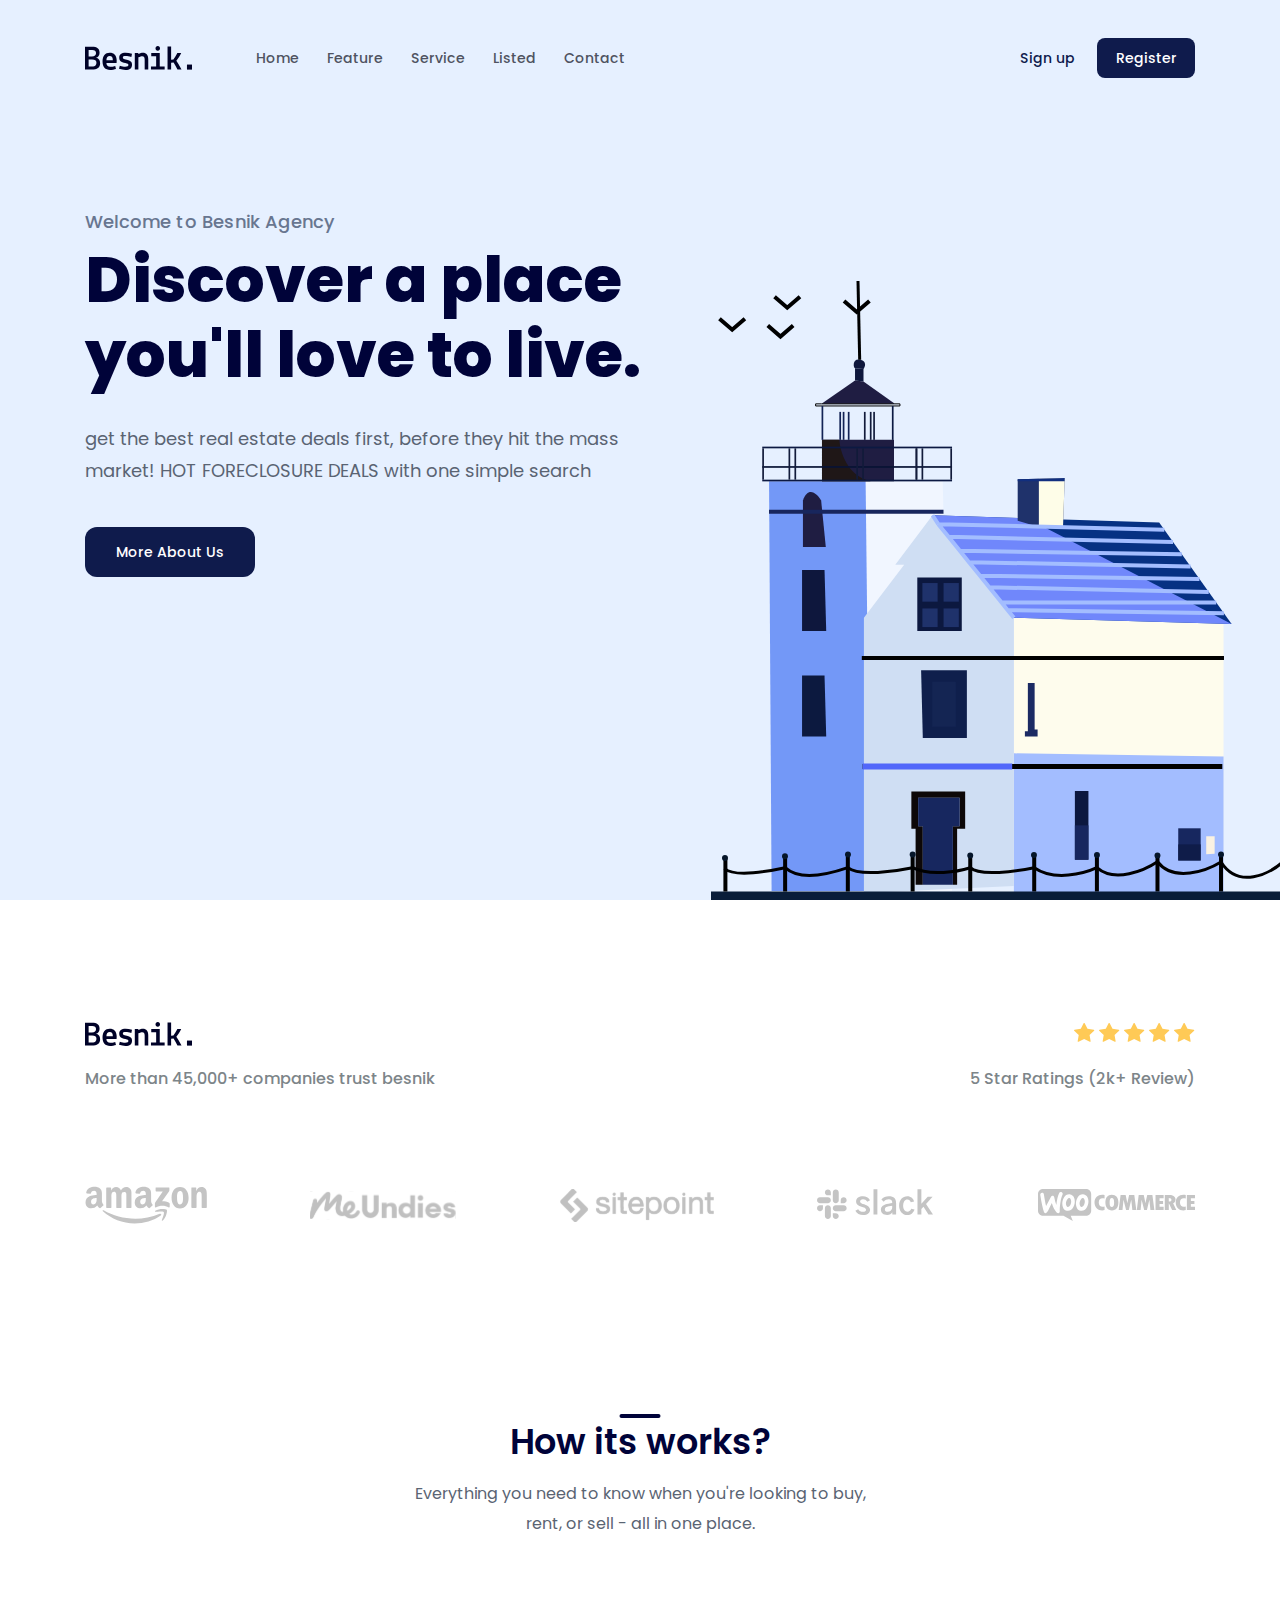
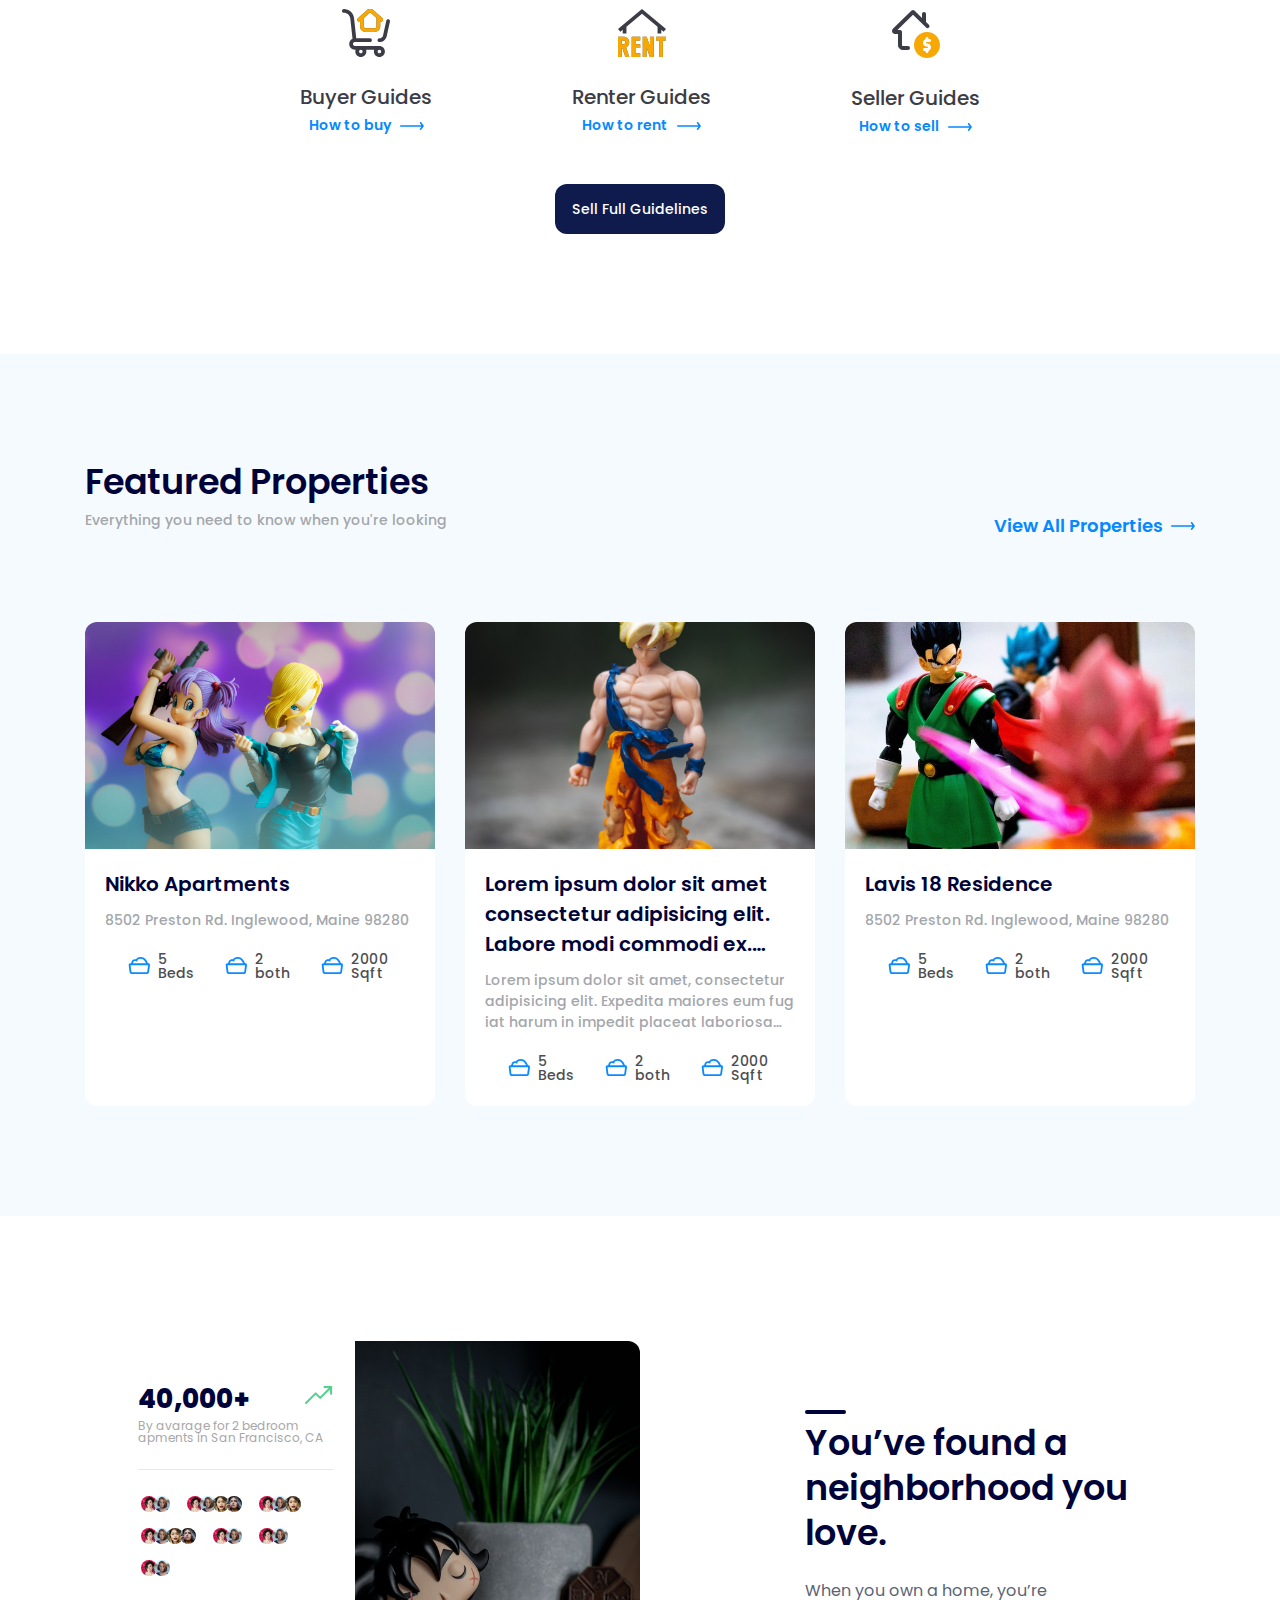
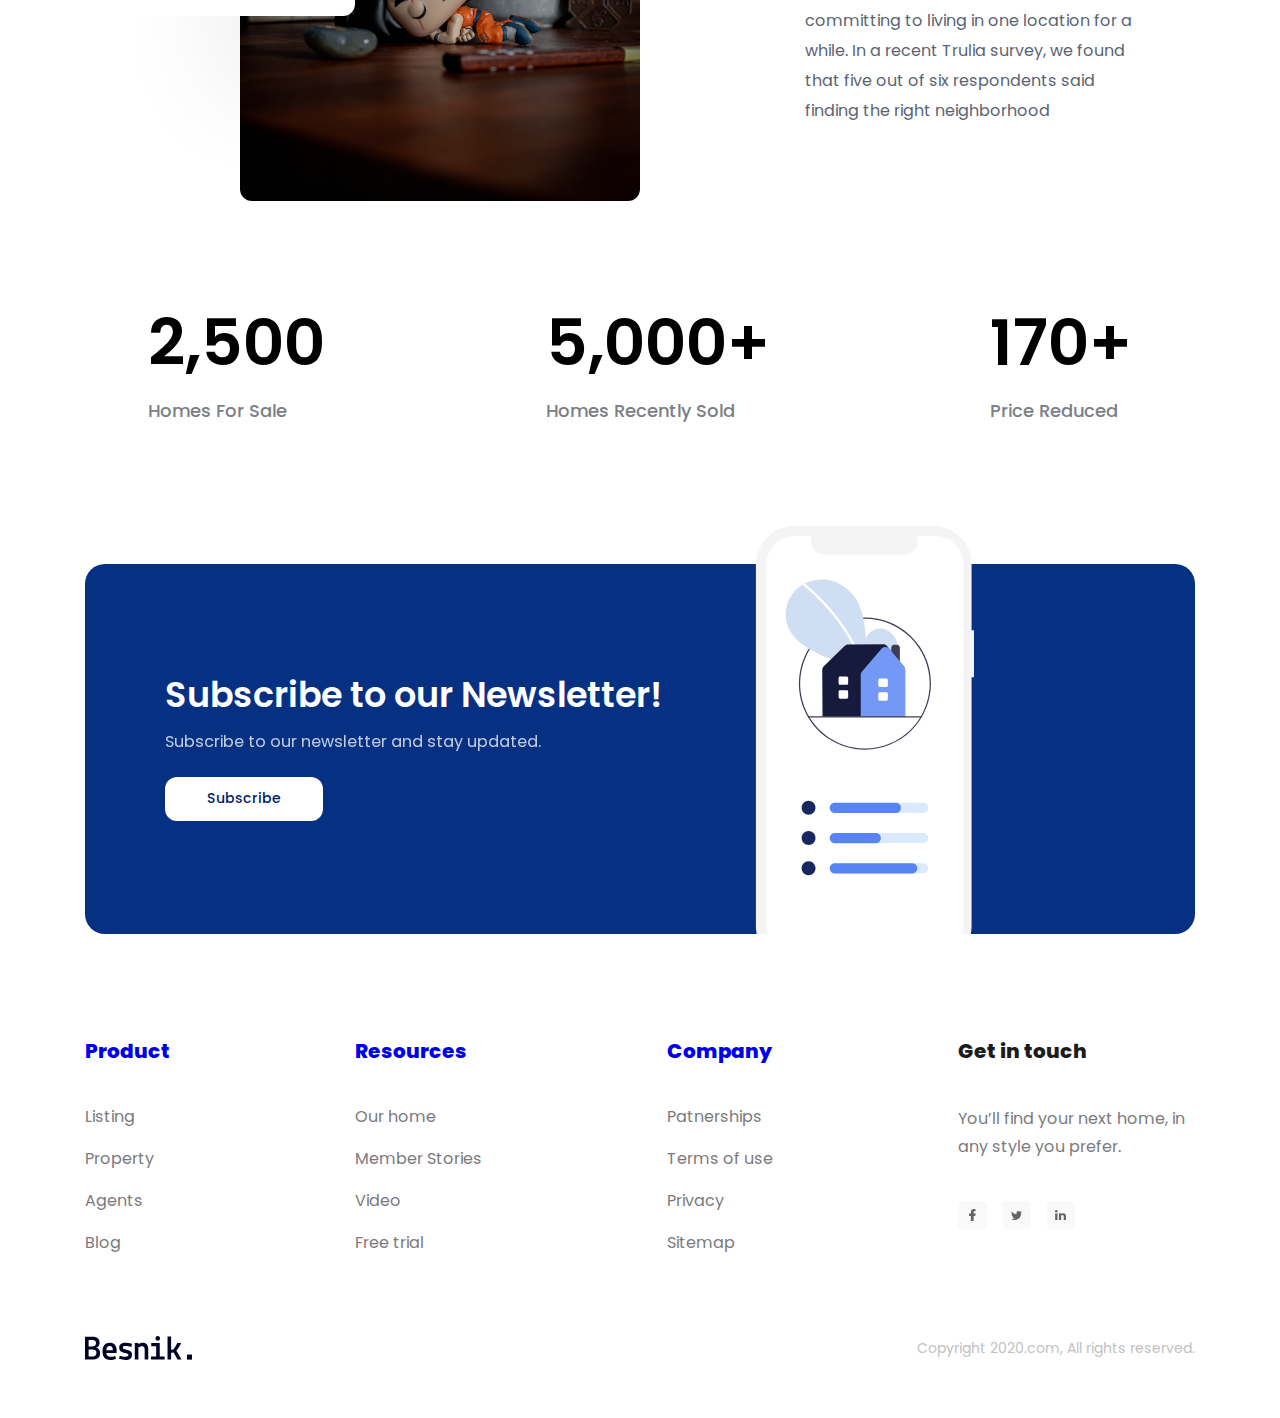
==== commit c6b1da39: "modify title color in Hero section" ====
--- a/index.html
+++ b/index.html
@@ -22,7 +22,7 @@
           <!-- start navbar -->
           <nav class="navbar">
             <!-- logo -->
-            <img src="assets/img/logo.svg" alt="Besnik." />
+            <img src="./assets/img/logo.svg" alt="Besnik." />
 
             <!-- nav -->
             <ul>
@@ -71,7 +71,7 @@
           <!-- row 1 -->
           <div class="row">
             <!-- logo -->
-            <img src="assets/img/logo.svg" alt="besnik." />
+            <img src="./assets/img/logo.svg" alt="besnik." />
             <!-- start -->
             <div class="stars">
               <img src="./assets/img/star.svg" alt="Star" />
@@ -93,7 +93,11 @@
             <img src="./assets/img/clients/me-undies.svg" alt="me-undies" />
             <img src="./assets/img/clients/sitepoint.svg" alt="sitepoint" />
             <img src="./assets/img/clients/slack.svg" alt="slack" />
-            <img src="./assets/img/clients/woo-commerce.svg" alt="woo-commerce" />
+
+            <img
+              src="./assets/img/clients/woo-commerce.svg"
+              alt="woo-commerce"
+            />
           </div>
         </div>
       </div>
@@ -111,7 +115,7 @@
           <ul class="list-guide">
             <li class="guide-item">
               <img
-                src="/assets/img/guides/buyer.svg"
+                src="./assets/img/guides/buyer.svg"
                 alt="Buyer Guides"
                 class="icon"
               />
@@ -119,7 +123,7 @@
               <a href="#!" class="link">
                 <span>How to buy</span>
                 <img
-                  src="assets/img/arrow.svg"
+                  src="./assets/img/arrow.svg"
                   alt="arrow right"
                   class="arrow"
                 />
@@ -128,7 +132,7 @@
 
             <li class="guide-item">
               <img
-                src="/assets/img/guides/renter.svg"
+                src="././assets/img/guides/renter.svg"
                 alt="Renter Guides"
                 class="icon"
               />
@@ -136,7 +140,7 @@
               <a href="#!" class="link">
                 <span>How to rent</span>
                 <img
-                  src="assets/img/arrow.svg"
+                  src="./assets/img/arrow.svg"
                   alt="arrow right"
                   class="arrow"
                 />
@@ -145,7 +149,7 @@
 
             <li class="guide-item">
               <img
-                src="/assets/img/guides/seller.svg"
+                src="./assets/img/guides/seller.svg"
                 alt="Seller Guides"
                 class="icon"
               />
@@ -153,7 +157,7 @@
               <a href="#!" class="link">
                 <span>How to sell</span>
                 <img
-                  src="assets/img/arrow.svg"
+                  src="./assets/img/arrow.svg"
                   alt="arrow right"
                   class="arrow"
                 />
@@ -182,7 +186,7 @@
               <a href="#!" class="link">
                 <span>View All Properties</span>
                 <img
-                  src="assets/img/arrow.svg"
+                  src="./assets/img/arrow.svg"
                   alt="arrow-right"
                   class="arrow"
                 />
@@ -334,7 +338,7 @@
             <div class="img-block">
               <img
                 class="image"
-                src="/assets/img/statistic/statistic.jpg"
+                src="./assets/img/statistic/statistic.jpg"
                 alt="You’ve found a neighborhood you love."
               />
 
@@ -343,7 +347,7 @@
                 <div class="row">
                   <strong class="value">40,000+</strong>
                   <img
-                    src="/assets/img/statistic/arrow-trend-up.svg"
+                    src="./assets/img/statistic/arrow-trend-up.svg"
                     alt="arrow trend up"
                     class="icon"
                   />
@@ -358,13 +362,13 @@
                   <!-- avatar group 1-->
                   <div class="avatar-group">
                     <img
-                      src="/assets/img/statistic/avatar/avatar-1.jpg"
-                      alt=""
-                      class="avatar"
-                    />
-
-                    <img
-                      src="/assets/img/statistic/avatar/avatar-2.jfif"
+                      src="./assets/img/statistic/avatar/avatar-1.jpg"
+                      alt=""
+                      class="avatar"
+                    />
+
+                    <img
+                      src="./assets/img/statistic/avatar/avatar-2.jfif"
                       alt=""
                       class="avatar"
                     />
@@ -373,25 +377,25 @@
                   <!-- avatar group 2 -->
                   <div class="avatar-group">
                     <img
-                      src="/assets/img/statistic/avatar/avatar-1.jpg"
-                      alt=""
-                      class="avatar"
-                    />
-
-                    <img
-                      src="/assets/img/statistic/avatar/avatar-2.jfif"
-                      alt=""
-                      class="avatar"
-                    />
-
-                    <img
-                      src="/assets/img/statistic/avatar/avatar-3.jfif"
-                      alt=""
-                      class="avatar"
-                    />
-
-                    <img
-                      src="/assets/img/statistic/avatar/avatar-4.jfif"
+                      src="./assets/img/statistic/avatar/avatar-1.jpg"
+                      alt=""
+                      class="avatar"
+                    />
+
+                    <img
+                      src="./assets/img/statistic/avatar/avatar-2.jfif"
+                      alt=""
+                      class="avatar"
+                    />
+
+                    <img
+                      src="./assets/img/statistic/avatar/avatar-3.jfif"
+                      alt=""
+                      class="avatar"
+                    />
+
+                    <img
+                      src="./assets/img/statistic/avatar/avatar-4.jfif"
                       alt=""
                       class="avatar"
                     />
@@ -400,19 +404,19 @@
                   <!-- avatar group 3 -->
                   <div class="avatar-group">
                     <img
-                      src="/assets/img/statistic/avatar/avatar-1.jpg"
-                      alt=""
-                      class="avatar"
-                    />
-
-                    <img
-                      src="/assets/img/statistic/avatar/avatar-2.jfif"
-                      alt=""
-                      class="avatar"
-                    />
-
-                    <img
-                      src="/assets/img/statistic/avatar/avatar-3.jfif"
+                      src="./assets/img/statistic/avatar/avatar-1.jpg"
+                      alt=""
+                      class="avatar"
+                    />
+
+                    <img
+                      src="./assets/img/statistic/avatar/avatar-2.jfif"
+                      alt=""
+                      class="avatar"
+                    />
+
+                    <img
+                      src="./assets/img/statistic/avatar/avatar-3.jfif"
                       alt=""
                       class="avatar"
                     />
@@ -421,25 +425,25 @@
                   <!-- avatar group 4 -->
                   <div class="avatar-group">
                     <img
-                      src="/assets/img/statistic/avatar/avatar-1.jpg"
-                      alt=""
-                      class="avatar"
-                    />
-
-                    <img
-                      src="/assets/img/statistic/avatar/avatar-2.jfif"
-                      alt=""
-                      class="avatar"
-                    />
-
-                    <img
-                      src="/assets/img/statistic/avatar/avatar-3.jfif"
-                      alt=""
-                      class="avatar"
-                    />
-
-                    <img
-                      src="/assets/img/statistic/avatar/avatar-4.jfif"
+                      src="./assets/img/statistic/avatar/avatar-1.jpg"
+                      alt=""
+                      class="avatar"
+                    />
+
+                    <img
+                      src="./assets/img/statistic/avatar/avatar-2.jfif"
+                      alt=""
+                      class="avatar"
+                    />
+
+                    <img
+                      src="./assets/img/statistic/avatar/avatar-3.jfif"
+                      alt=""
+                      class="avatar"
+                    />
+
+                    <img
+                      src="./assets/img/statistic/avatar/avatar-4.jfif"
                       alt=""
                       class="avatar"
                     />
@@ -448,13 +452,13 @@
                   <!-- avatar group 5-->
                   <div class="avatar-group">
                     <img
-                      src="/assets/img/statistic/avatar/avatar-1.jpg"
-                      alt=""
-                      class="avatar"
-                    />
-
-                    <img
-                      src="/assets/img/statistic/avatar/avatar-2.jfif"
+                      src="./assets/img/statistic/avatar/avatar-1.jpg"
+                      alt=""
+                      class="avatar"
+                    />
+
+                    <img
+                      src="./assets/img/statistic/avatar/avatar-2.jfif"
                       alt=""
                       class="avatar"
                     />
@@ -462,13 +466,13 @@
                   <!-- avatar group 6-->
                   <div class="avatar-group">
                     <img
-                      src="/assets/img/statistic/avatar/avatar-1.jpg"
-                      alt=""
-                      class="avatar"
-                    />
-
-                    <img
-                      src="/assets/img/statistic/avatar/avatar-2.jfif"
+                      src="./assets/img/statistic/avatar/avatar-1.jpg"
+                      alt=""
+                      class="avatar"
+                    />
+
+                    <img
+                      src="./assets/img/statistic/avatar/avatar-2.jfif"
                       alt=""
                       class="avatar"
                     />
@@ -477,13 +481,13 @@
                   <!-- avatar group 7-->
                   <div class="avatar-group">
                     <img
-                      src="/assets/img/statistic/avatar/avatar-1.jpg"
-                      alt=""
-                      class="avatar"
-                    />
-
-                    <img
-                      src="/assets/img/statistic/avatar/avatar-2.jfif"
+                      src="./assets/img/statistic/avatar/avatar-1.jpg"
+                      alt=""
+                      class="avatar"
+                    />
+
+                    <img
+                      src="./assets/img/statistic/avatar/avatar-2.jfif"
                       alt=""
                       class="avatar"
                     />
@@ -538,7 +542,7 @@
               <a href="#!" class="btn btn-subscribe">Subscribe</a>
             </div>
             <img
-              src="./assets/img/subscription/new-letter.svg"
+              src="../assets/img/subscription/new-letter.svg"
               alt=""
               class="image"
             />
--- a/assets/css/main.css
+++ b/assets/css/main.css
@@ -87,7 +87,7 @@
   /* identical to box height */
 
   letter-spacing: 0.01em;
-  color: #687691;
+  color: #687690;
 }
 
 .hero .title {
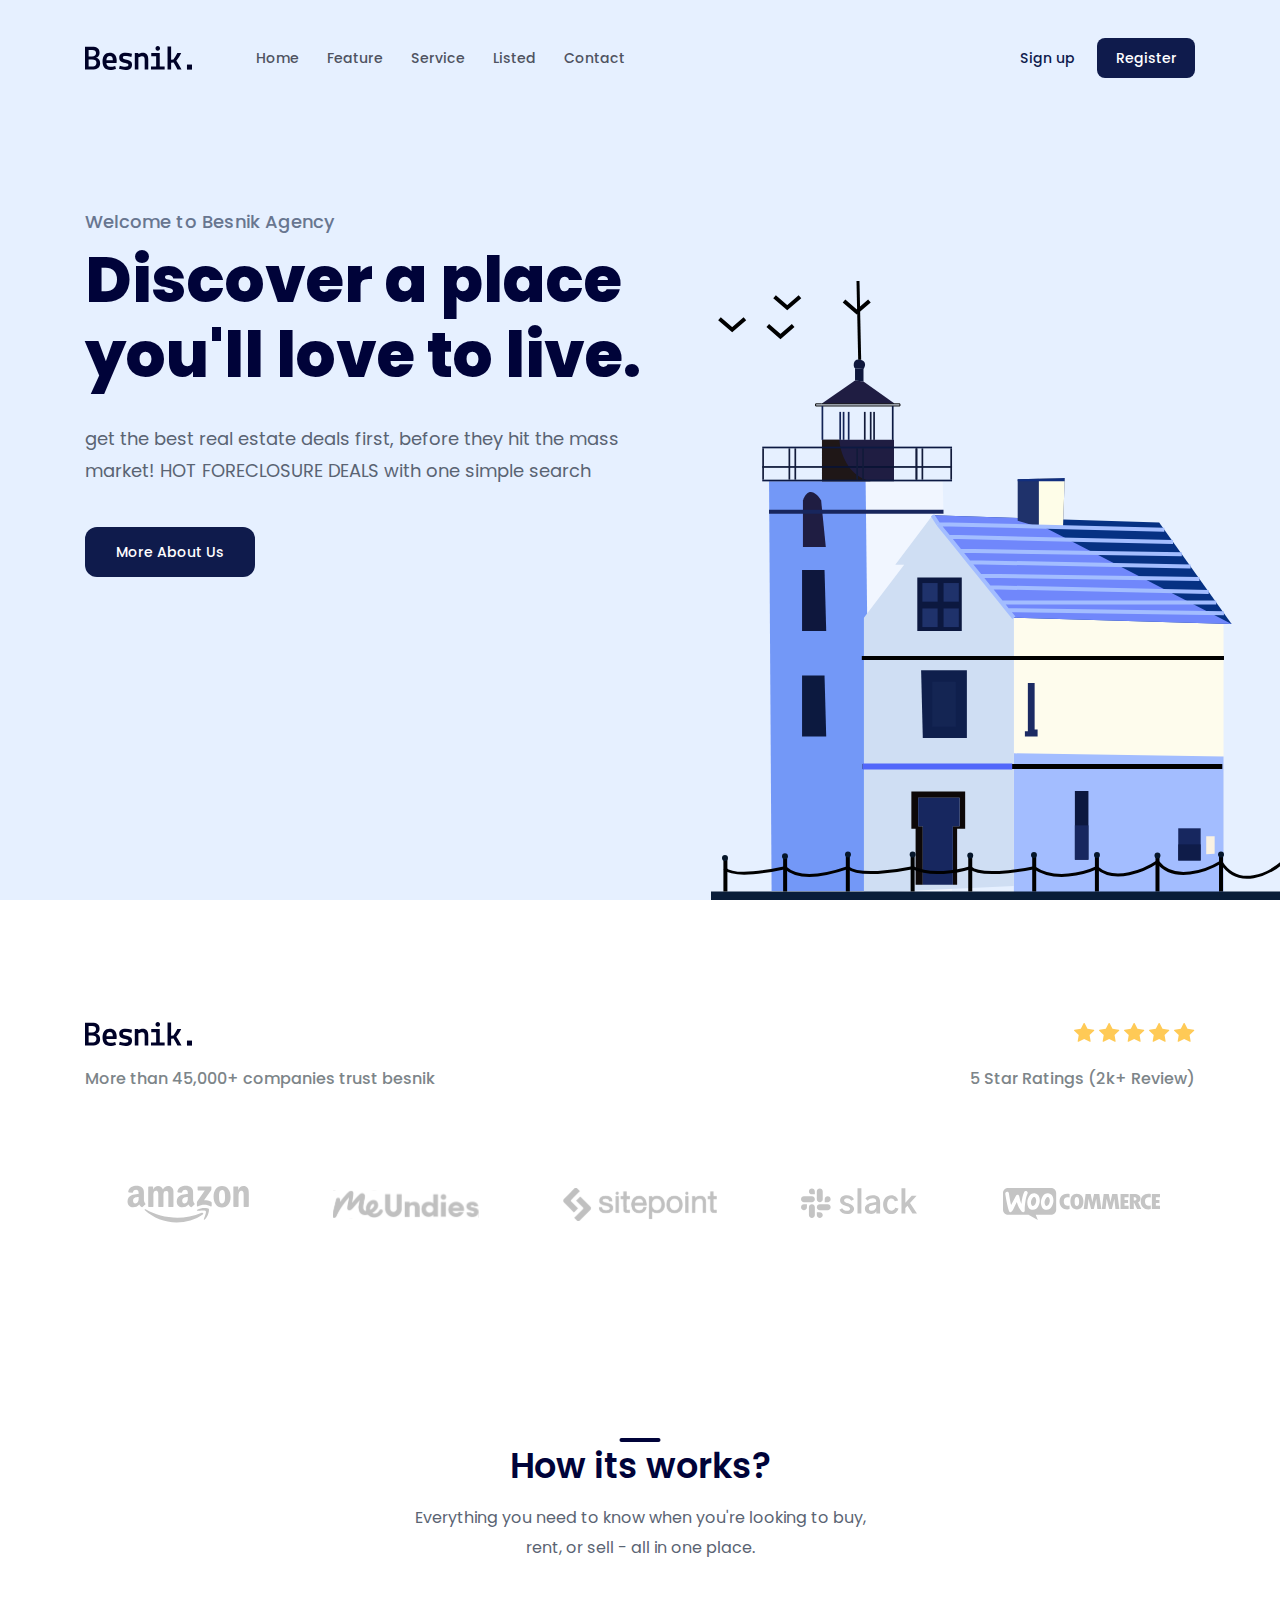
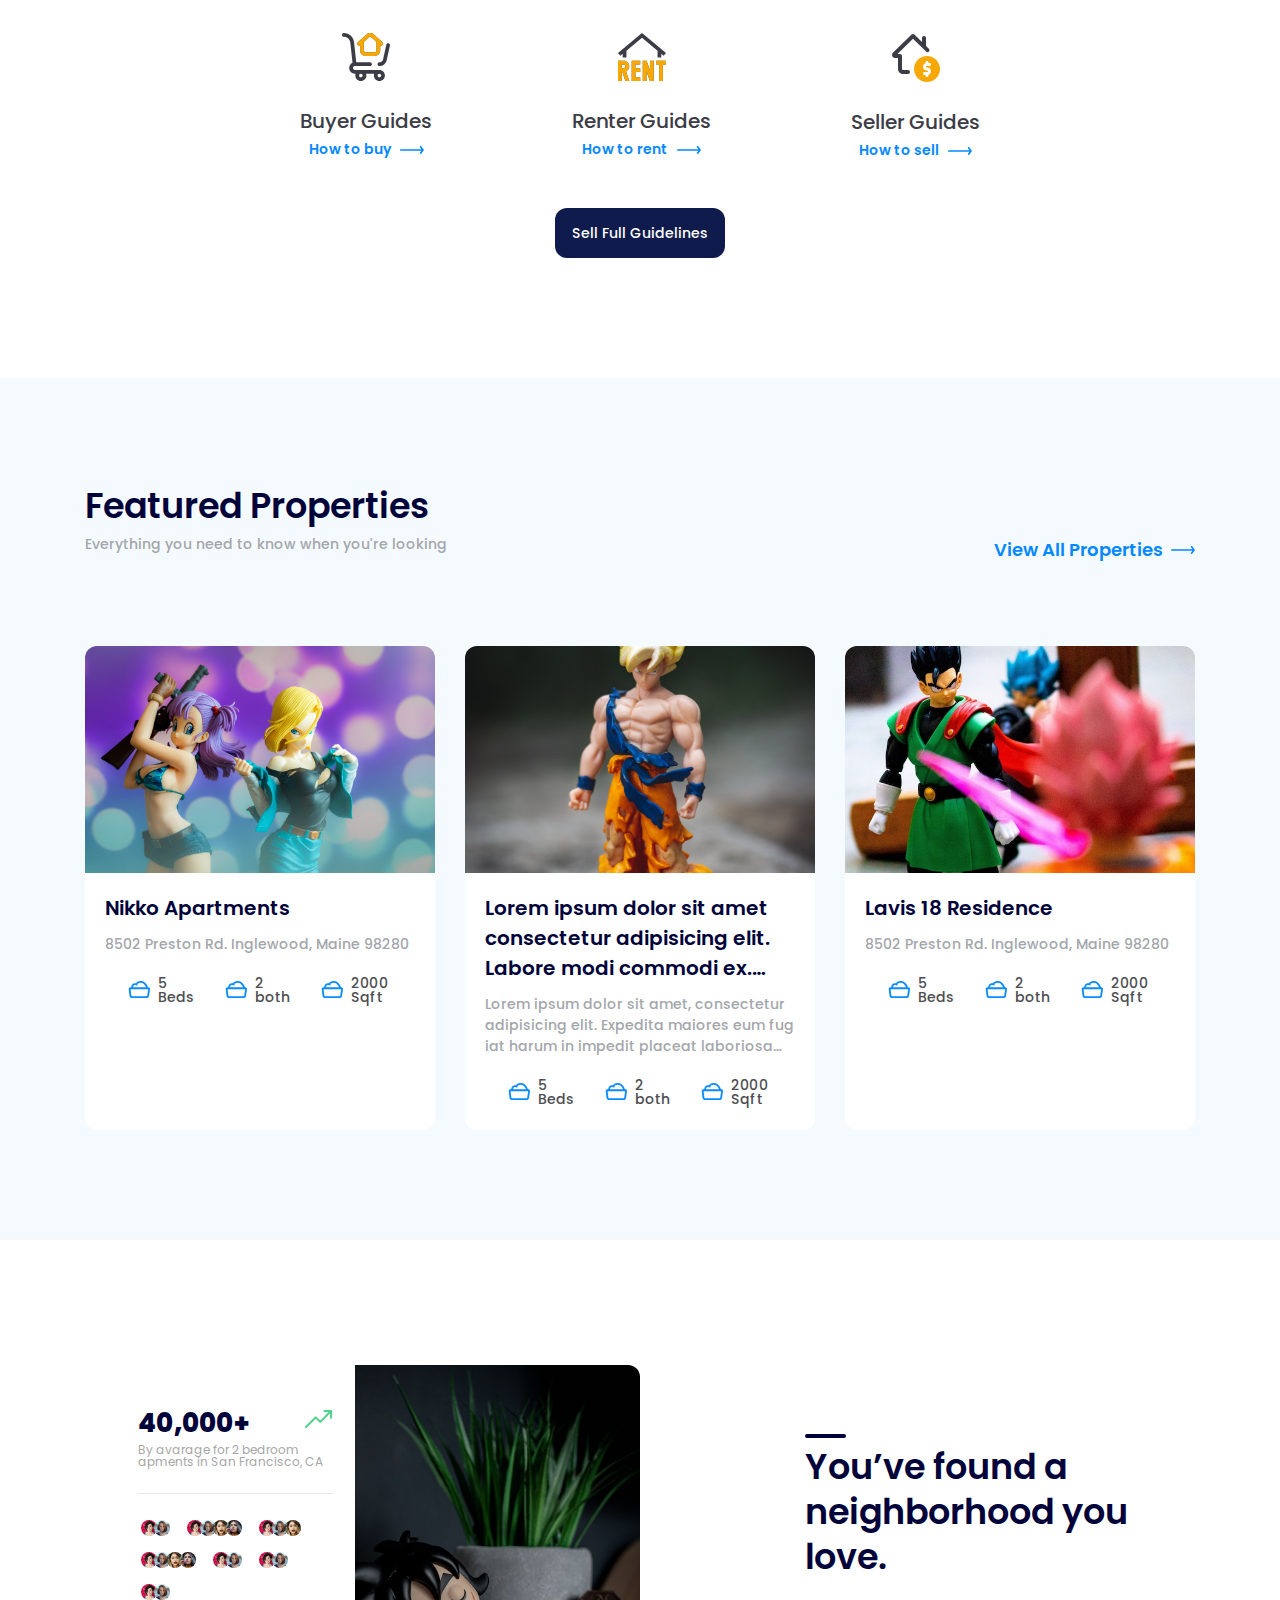
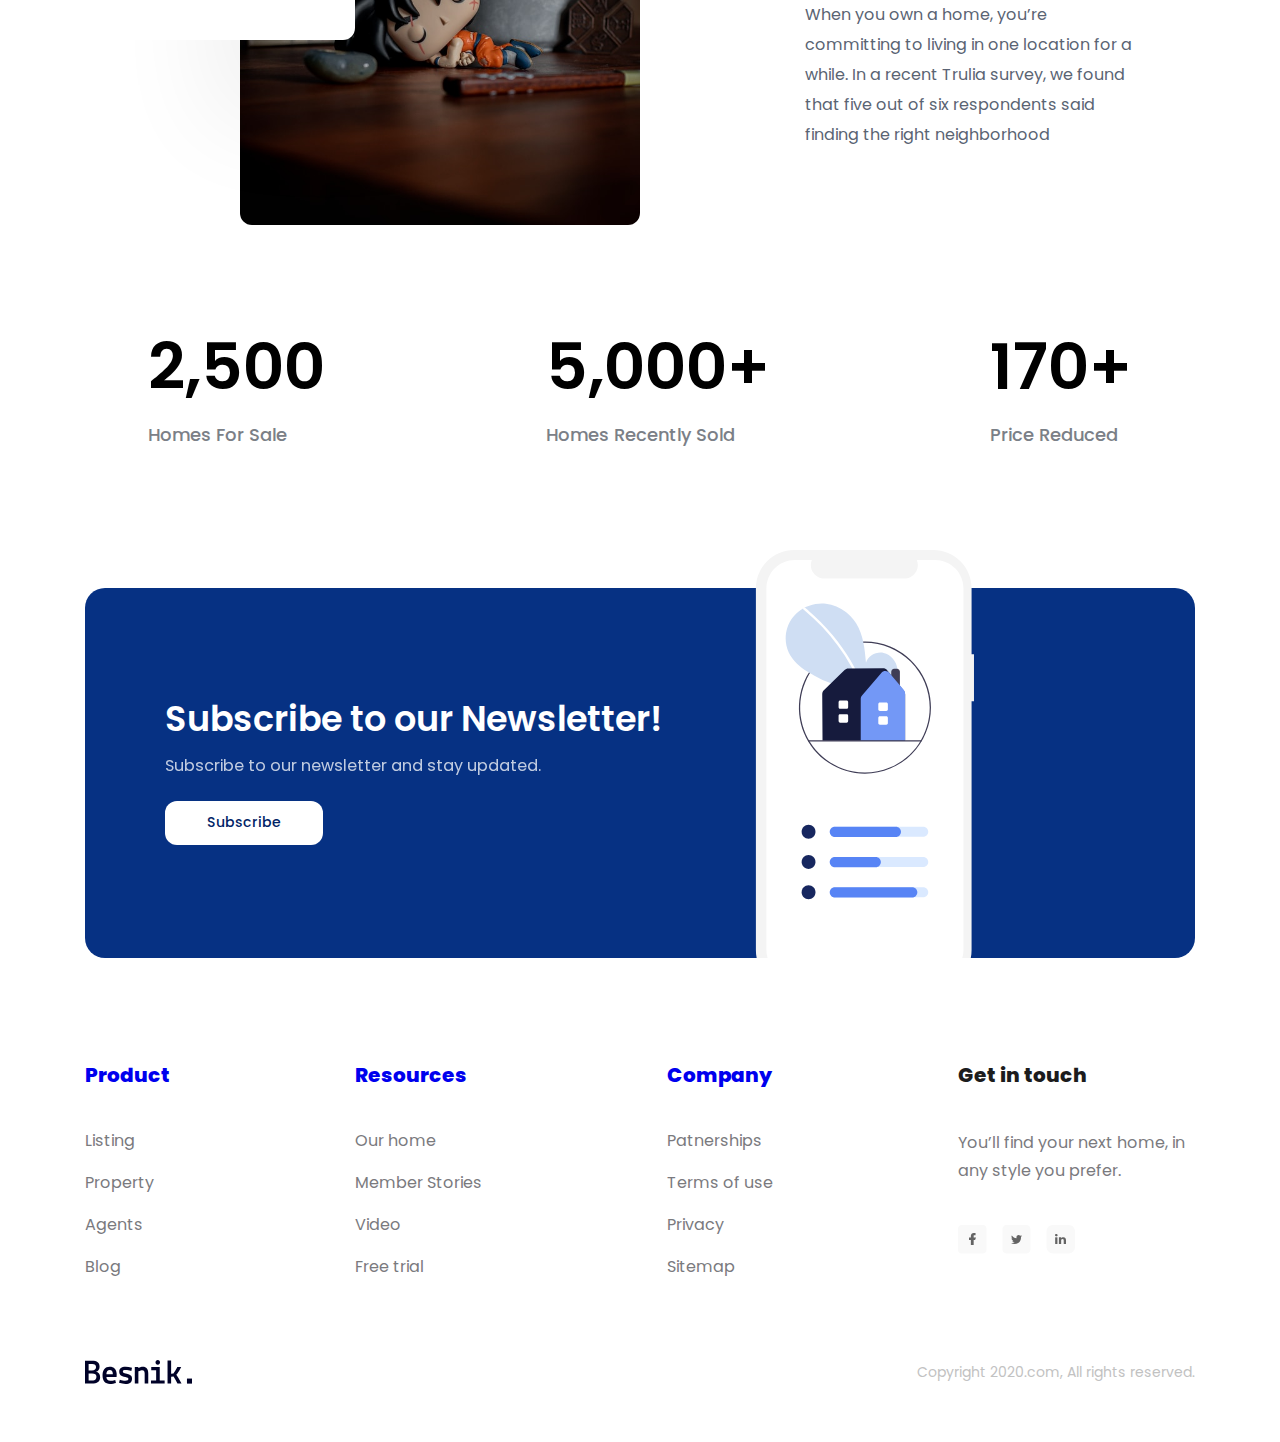
==== commit ad993460: "modify cilent logo" ====
--- a/index.html
+++ b/index.html
@@ -86,18 +86,25 @@
             <p class="desc">More than 45,000+ companies trust besnik</p>
             <p class="desc">5 Star Ratings (2k+ Review)</p>
           </div>
-
+          
           <!-- client images -->
           <div class="image">
-            <img src="./assets/img/clients/amazon.svg" alt="amazon" />
-            <img src="./assets/img/clients/me-undies.svg" alt="me-undies" />
-            <img src="./assets/img/clients/sitepoint.svg" alt="sitepoint" />
-            <img src="./assets/img/clients/slack.svg" alt="slack" />
-
-            <img
-              src="./assets/img/clients/woo-commerce.svg"
-              alt="woo-commerce"
-            />
+            <a href="#!">
+              <img src="./assets/img/clients/amazon.svg" alt="amazon" />
+            </a>
+            <a href="#!">
+              <img src="./assets/img/clients/me-undies.svg" alt="me-undies" />
+            </a>
+            <a href="#!">
+              <img src="./assets/img/clients/sitepoint.svg" alt="sitepoint" />
+            </a>
+            <a href="#!">
+              <img src="./assets/img/clients/slack.svg" alt="slack" />
+            </a>
+            <a href="#!">
+              <img src="./assets/img/clients/woo-commerce.svg" alt="woo-commerce"
+              />
+            </a>
           </div>
         </div>
       </div>
@@ -132,7 +139,7 @@
 
             <li class="guide-item">
               <img
-                src="././assets/img/guides/renter.svg"
+                src="./assets/img/guides/renter.svg"
                 alt="Renter Guides"
                 class="icon"
               />
@@ -542,7 +549,7 @@
               <a href="#!" class="btn btn-subscribe">Subscribe</a>
             </div>
             <img
-              src="../assets/img/subscription/new-letter.svg"
+              src="./assets/img/subscription/new-letter.svg"
               alt=""
               class="image"
             />
--- a/assets/css/main.css
+++ b/assets/css/main.css
@@ -147,17 +147,29 @@
 }
 
 .clients .image {
-  margin-top: 96px;
+  margin-top: 70px;
   display: flex;
   justify-content: space-between;
   align-items: center;
 }
 
+.clients .image a{
+  padding: 0 42px;
+  display: flex;
+  height: 90px;
+  align-items: center;
+  border-radius: 12px;
+
+}
+
+.clients .image a:hover{
+  box-shadow: 0px 10px 20px rgba(0, 0, 0, 0.1);
+}
+
 /* ======== END CLIENTS =======*/
 
 /* ======== START GUIDE =======*/
 .guides {
-  margin-top: 200px;
   margin-top: 40px;
   padding-top: 93px;
   padding-bottom: 79px;
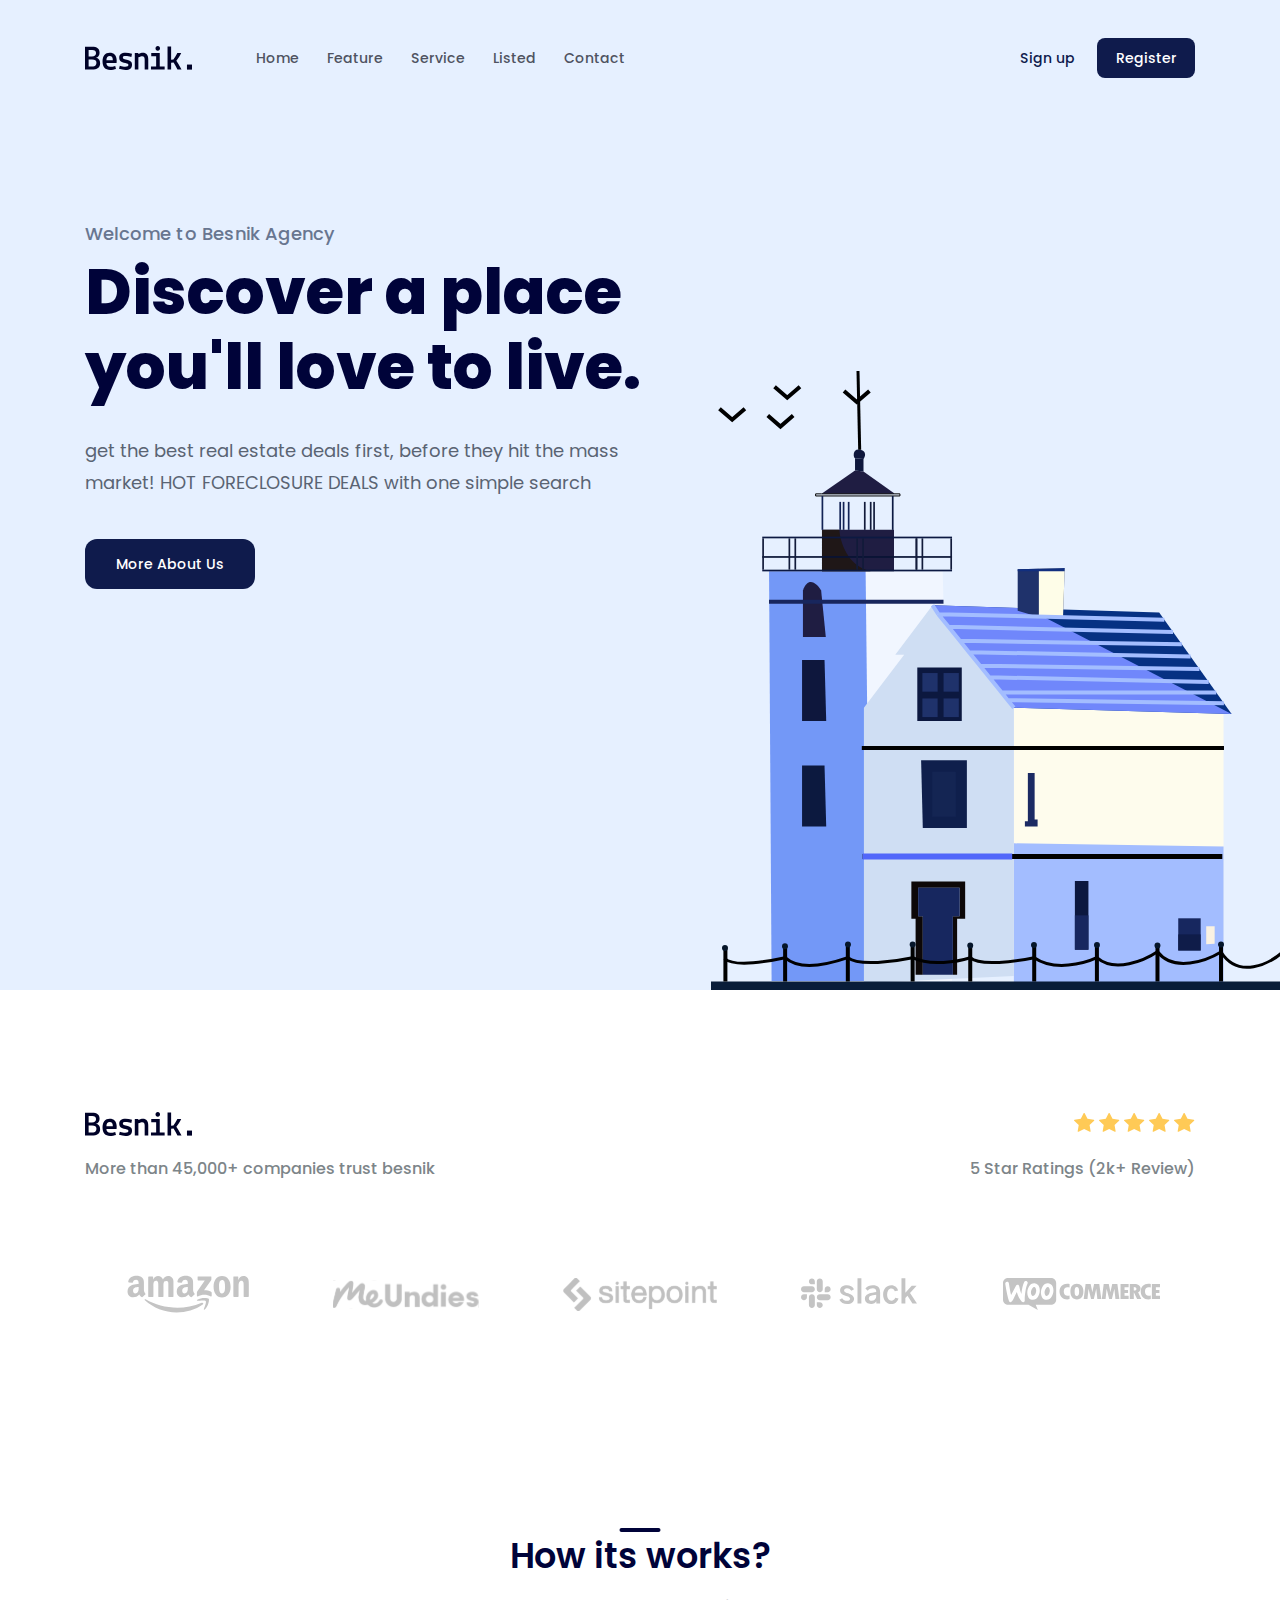
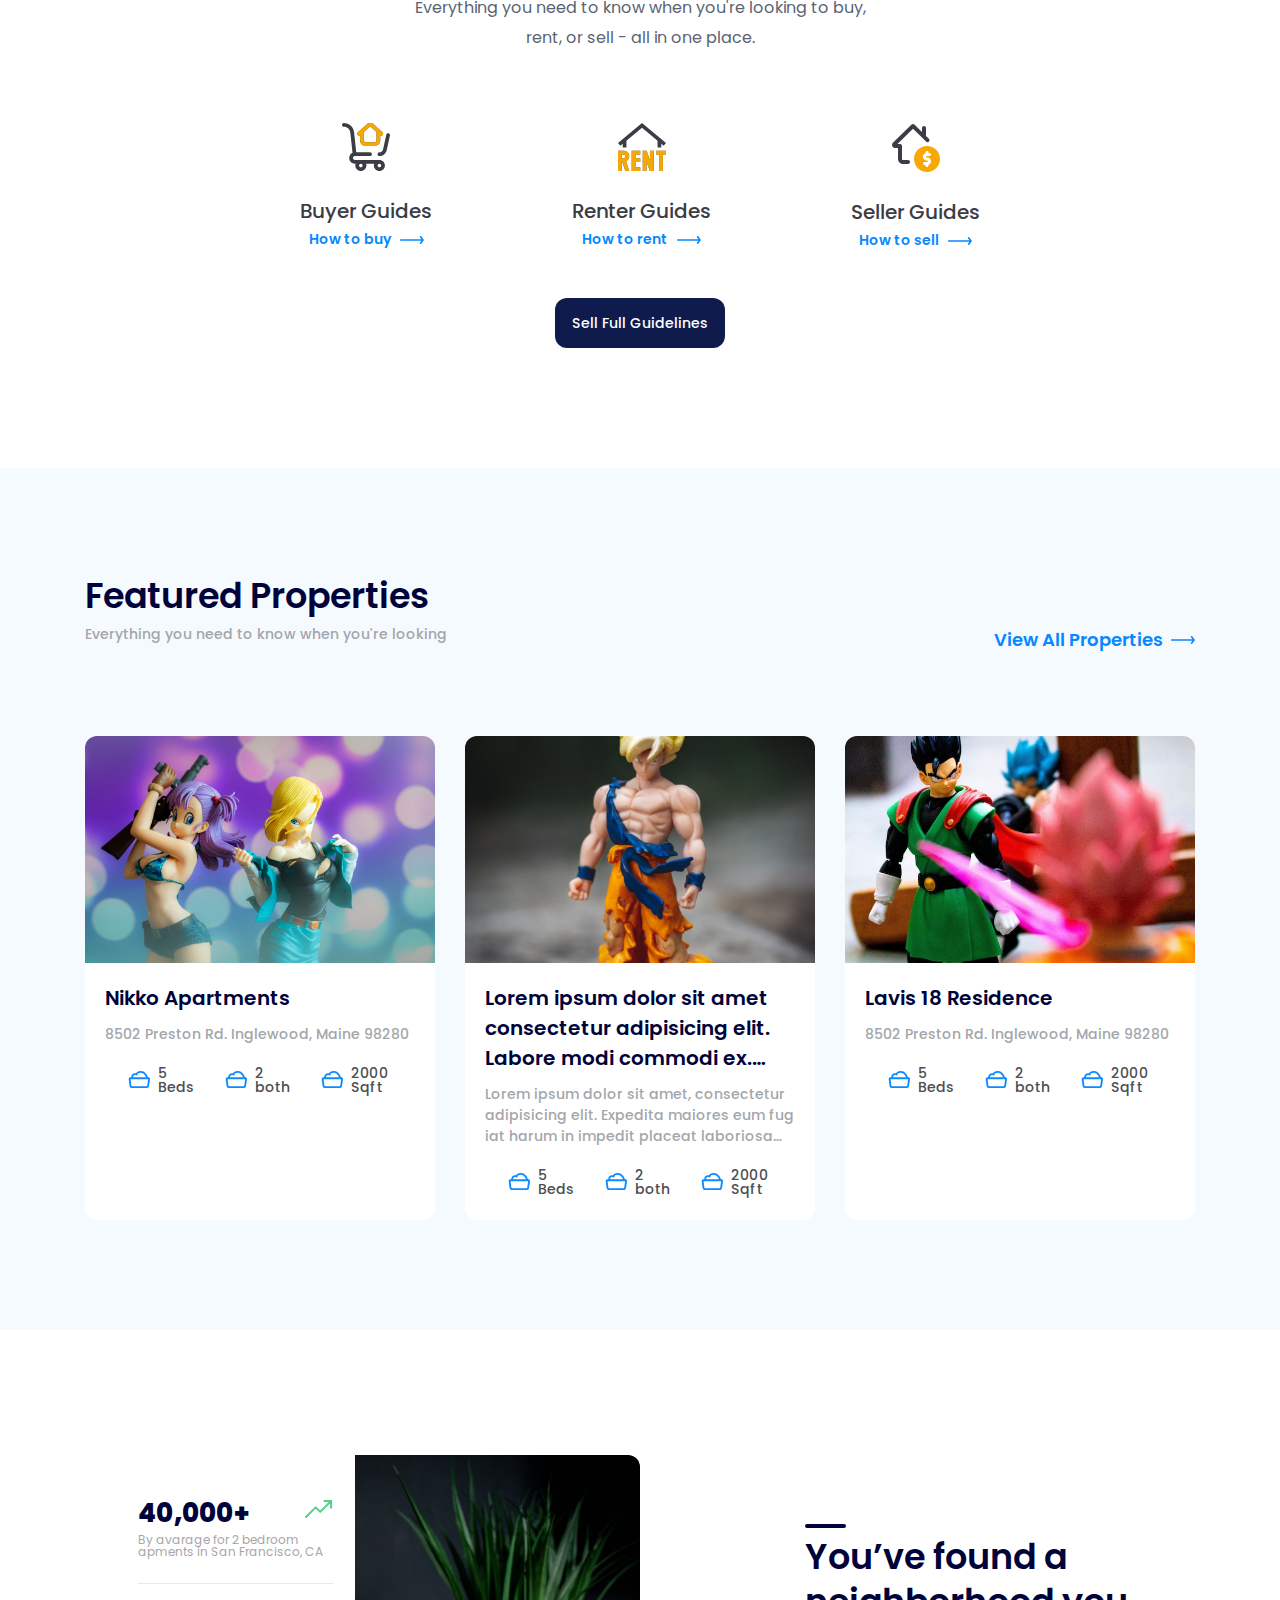
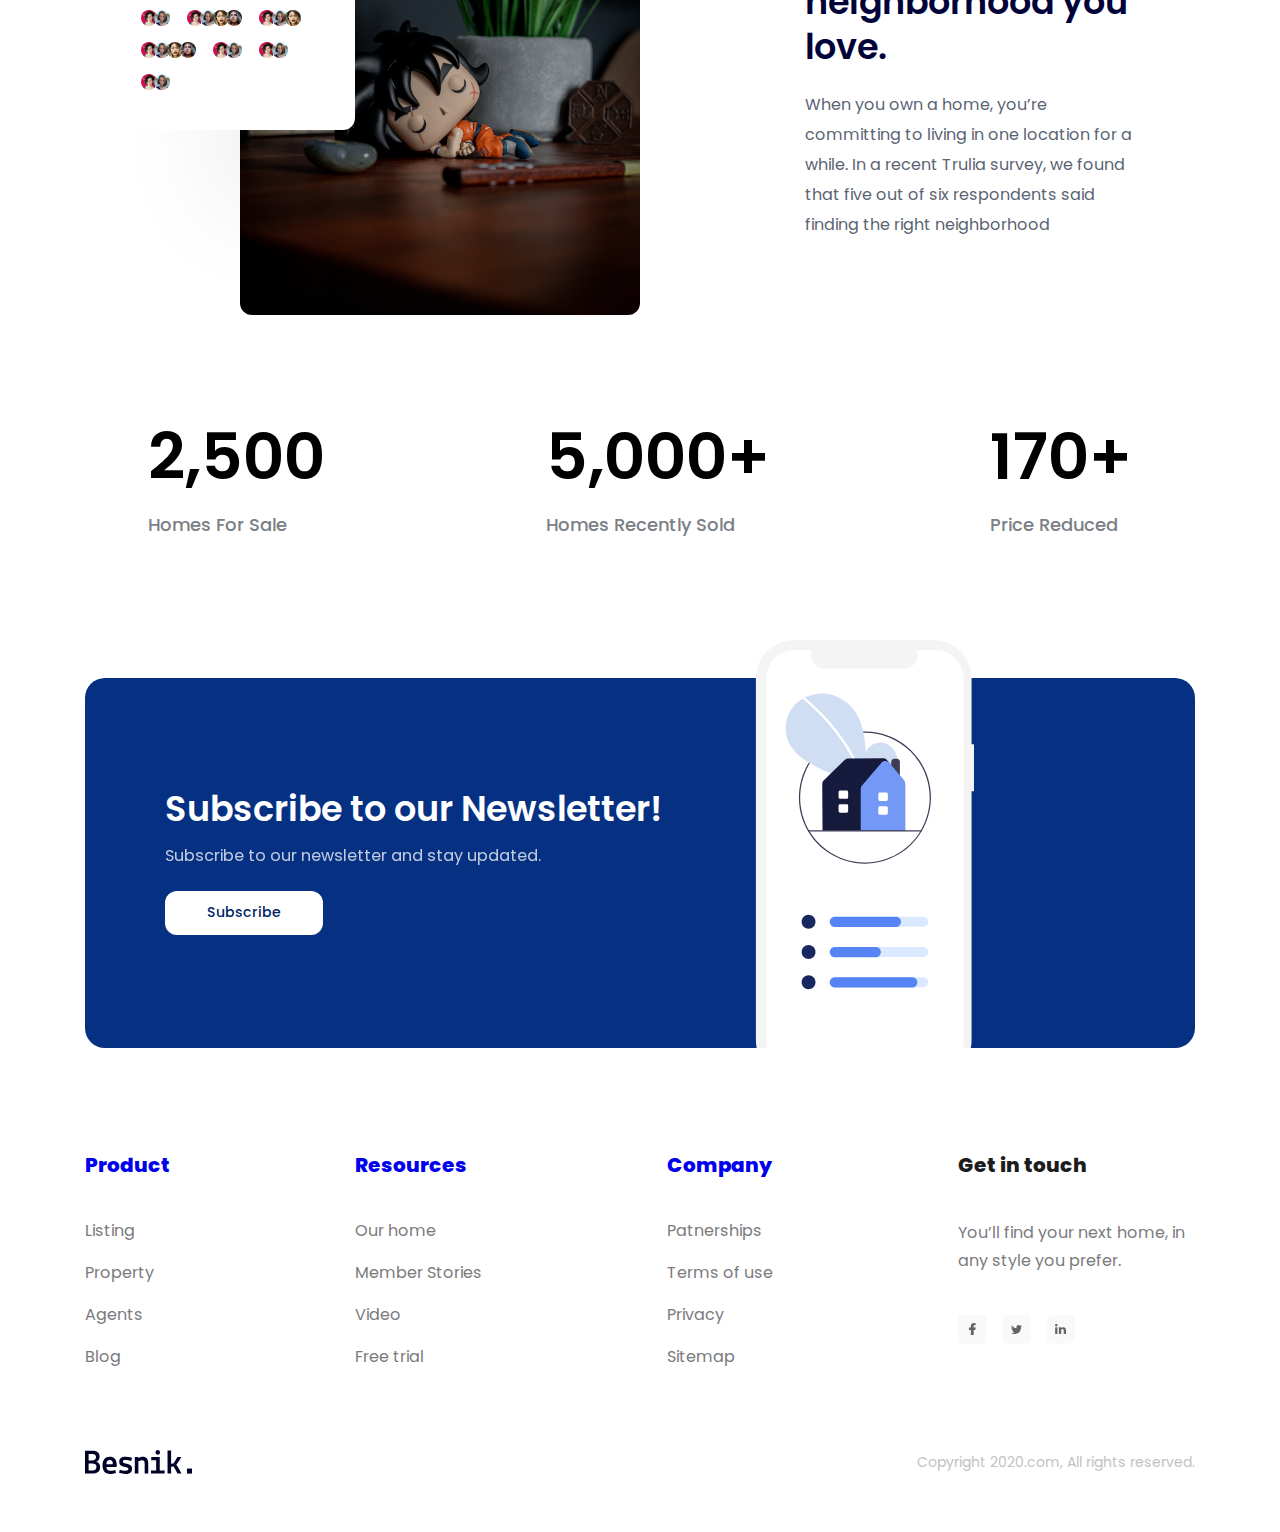
==== commit 2e5a6612: "modify header" ====
--- a/index.html
+++ b/index.html
@@ -15,9 +15,9 @@
   </head>
 
   <body>
-    <main style="height: 2500px">
+    <main>
       <!-- START HEADER -->
-      <header class="header">
+      <header class="fixed-header">
         <div class="content">
           <!-- start navbar -->
           <nav class="navbar">
@@ -40,7 +40,13 @@
             </div>
           </nav>
           <!-- end navbar -->
-
+        </div>
+      </header>
+      <!-- END HEADER -->
+
+      <!-- START HERO -->
+      <div class="helo-wrap">
+        <div class="content">
           <!-- start header-main -->
           <div class="hero">
             <!-- main-infor -->
@@ -62,8 +68,8 @@
           />
           <!-- end header-main -->
         </div>
-      </header>
-      <!-- END HEADER -->
+      </div>
+      <!-- END HERO -->
 
       <!-- START CLIENT -->
       <div class="clients">
@@ -86,7 +92,7 @@
             <p class="desc">More than 45,000+ companies trust besnik</p>
             <p class="desc">5 Star Ratings (2k+ Review)</p>
           </div>
-          
+
           <!-- client images -->
           <div class="image">
             <a href="#!">
@@ -102,7 +108,9 @@
               <img src="./assets/img/clients/slack.svg" alt="slack" />
             </a>
             <a href="#!">
-              <img src="./assets/img/clients/woo-commerce.svg" alt="woo-commerce"
+              <img
+                src="./assets/img/clients/woo-commerce.svg"
+                alt="woo-commerce"
               />
             </a>
           </div>
--- a/assets/css/main.css
+++ b/assets/css/main.css
@@ -12,16 +12,26 @@
 }
 
 /* =======START HEADER ========*/
-.header {
+.fixed-header {
+  background-color: #e6f0ff;
+  padding-top: 26px;
+  position: sticky;
+  top: -26px;
+  z-index: 1;
+}
+
+.helo-wrap {
   height: 100vh;
   background-color: #e6f0ff;
   position: relative;
+  /* loại bỏ margin collaption */
+  display: flex;
 }
 /* start nav */
 .navbar {
   display: flex;
   align-items: center;
-  padding-top: 38px;
+  padding: 12px 0;
 }
 
 .navbar ul {
@@ -153,16 +163,15 @@
   align-items: center;
 }
 
-.clients .image a{
+.clients .image a {
   padding: 0 42px;
   display: flex;
   height: 90px;
   align-items: center;
   border-radius: 12px;
-
-}
-
-.clients .image a:hover{
+}
+
+.clients .image a:hover {
   box-shadow: 0px 10px 20px rgba(0, 0, 0, 0.1);
 }
 
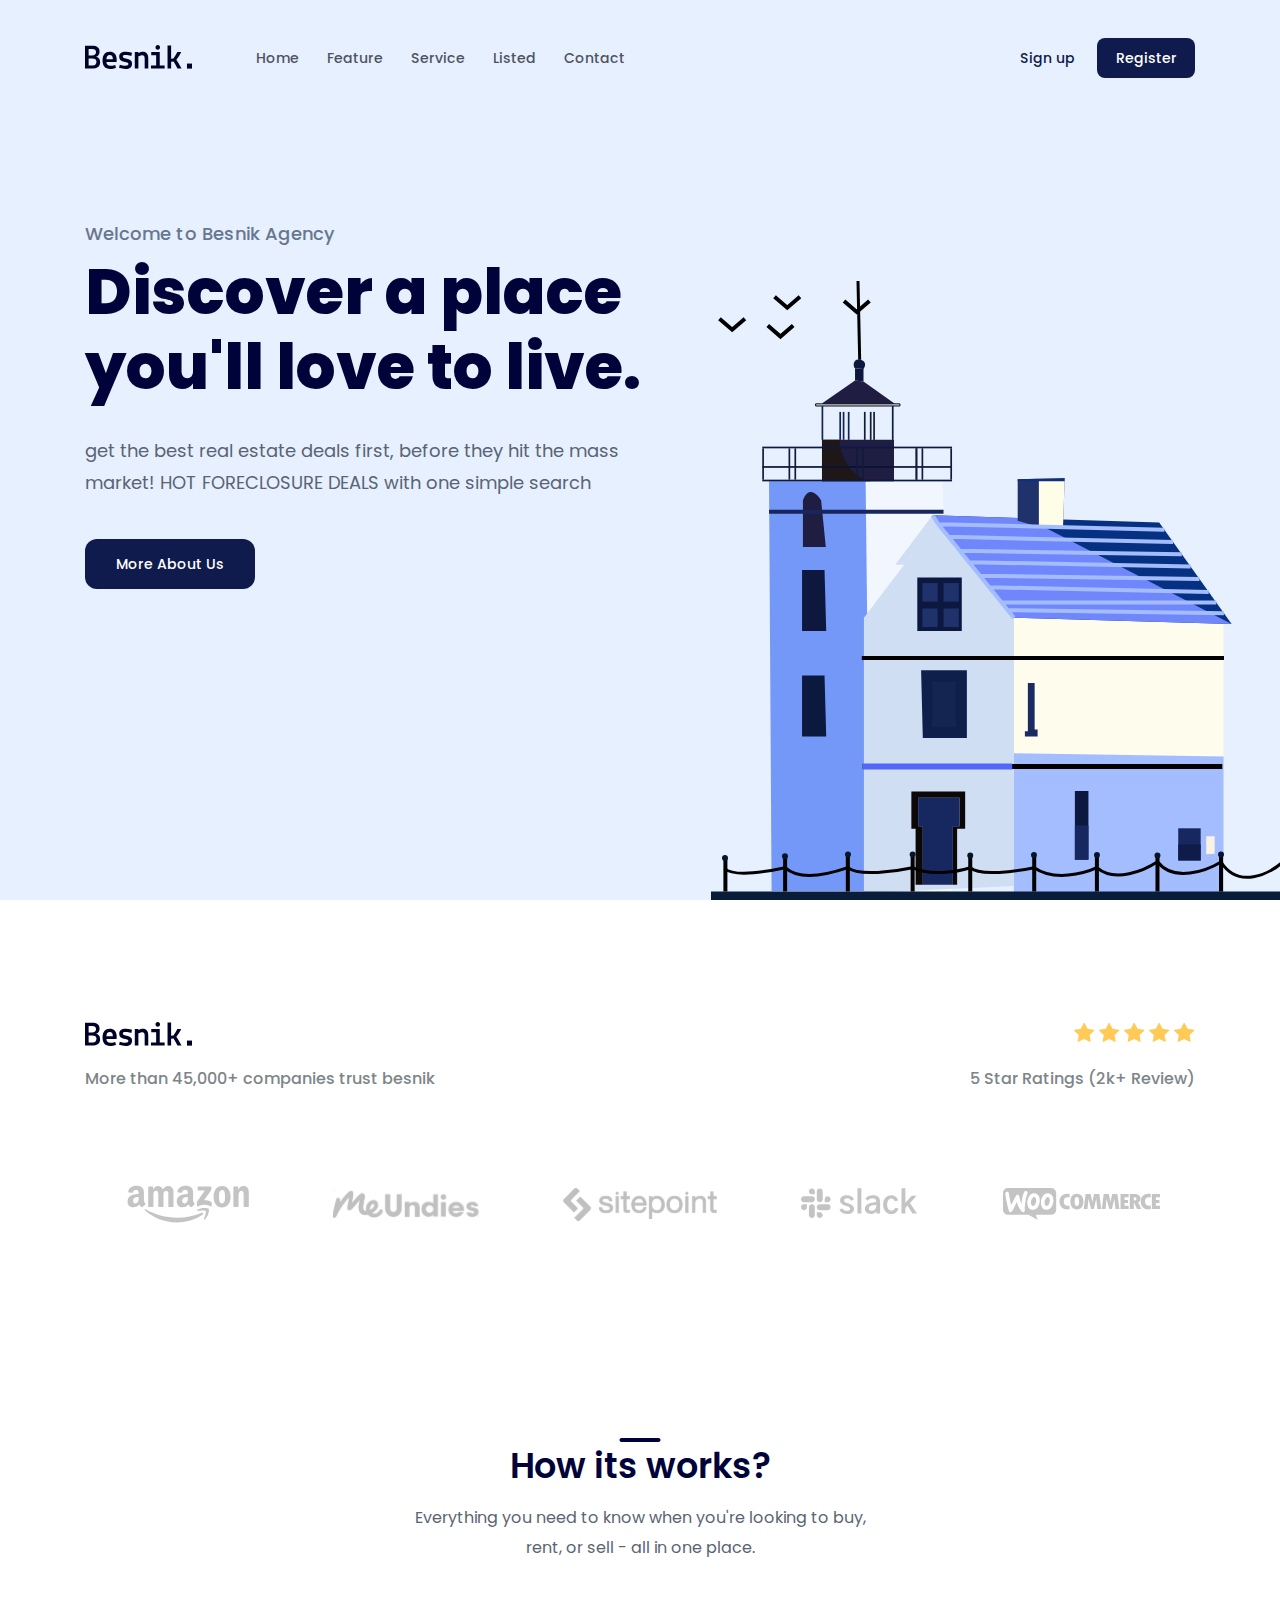
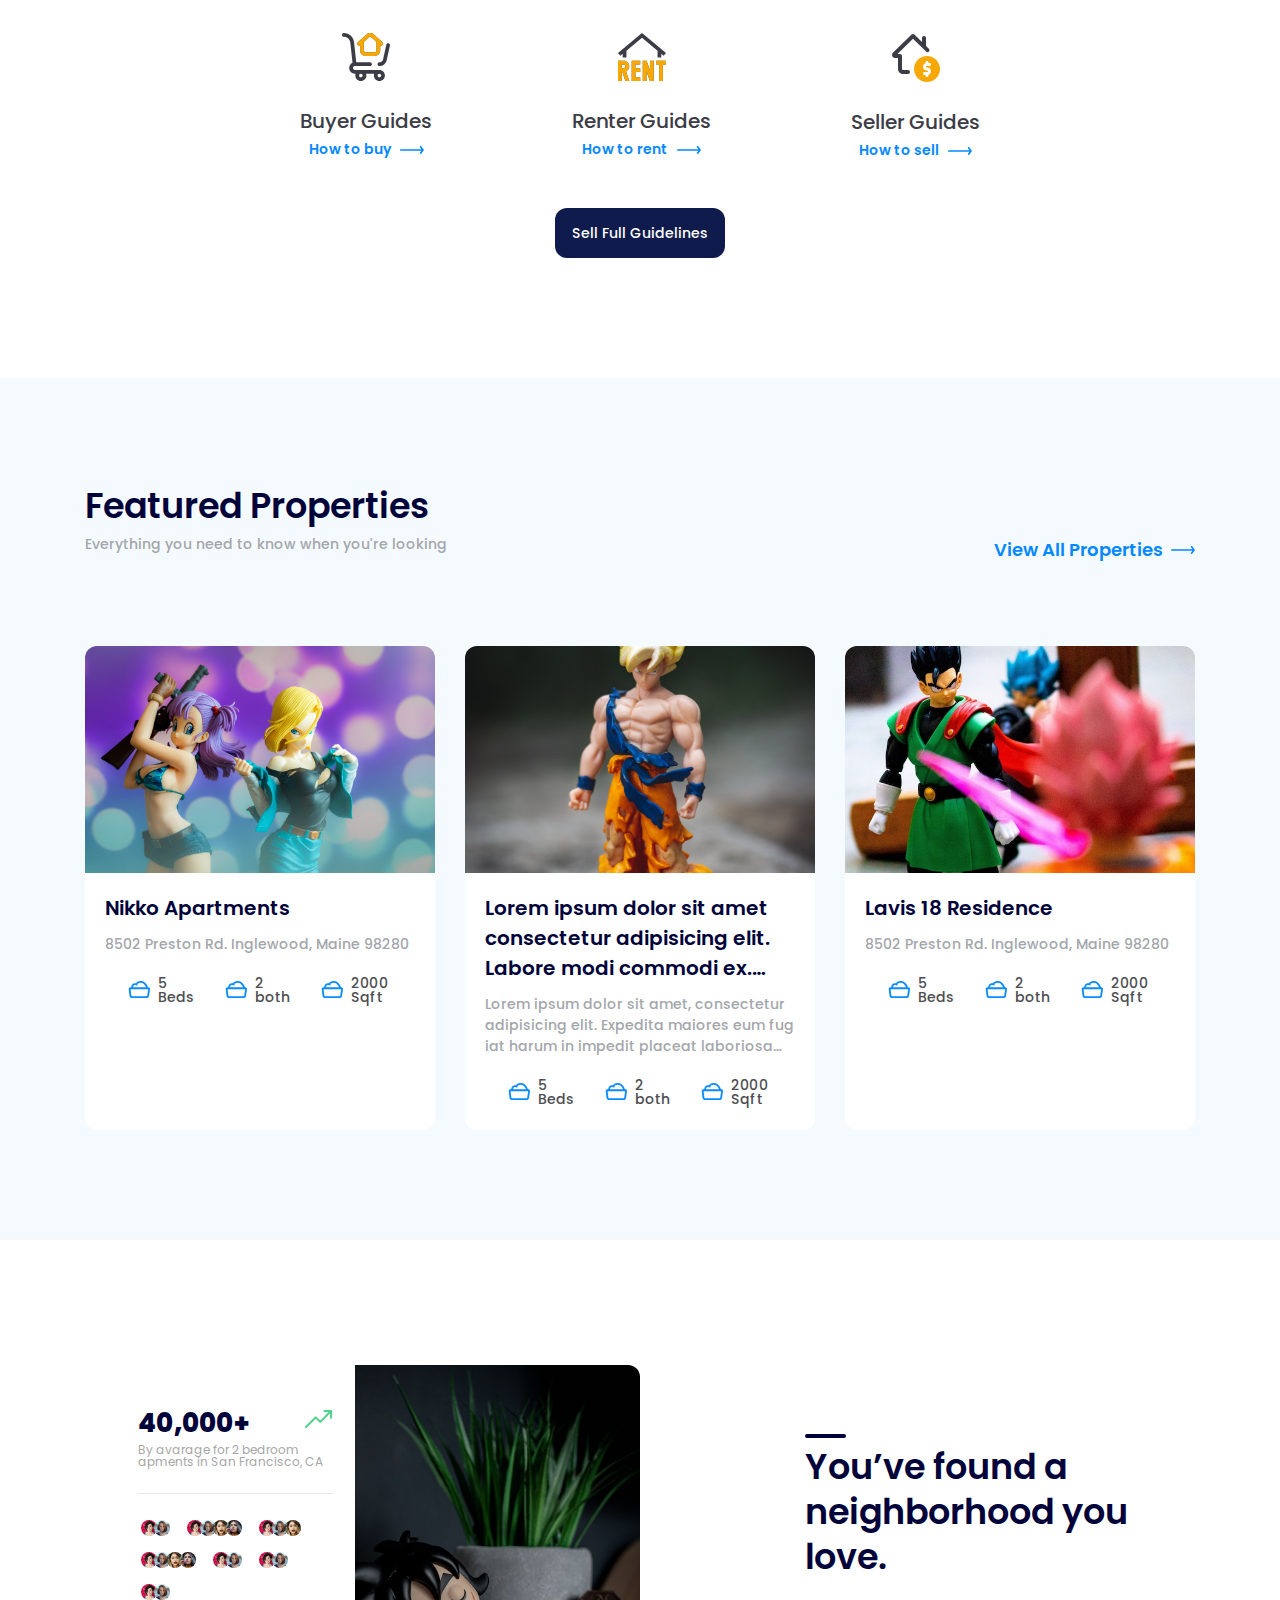
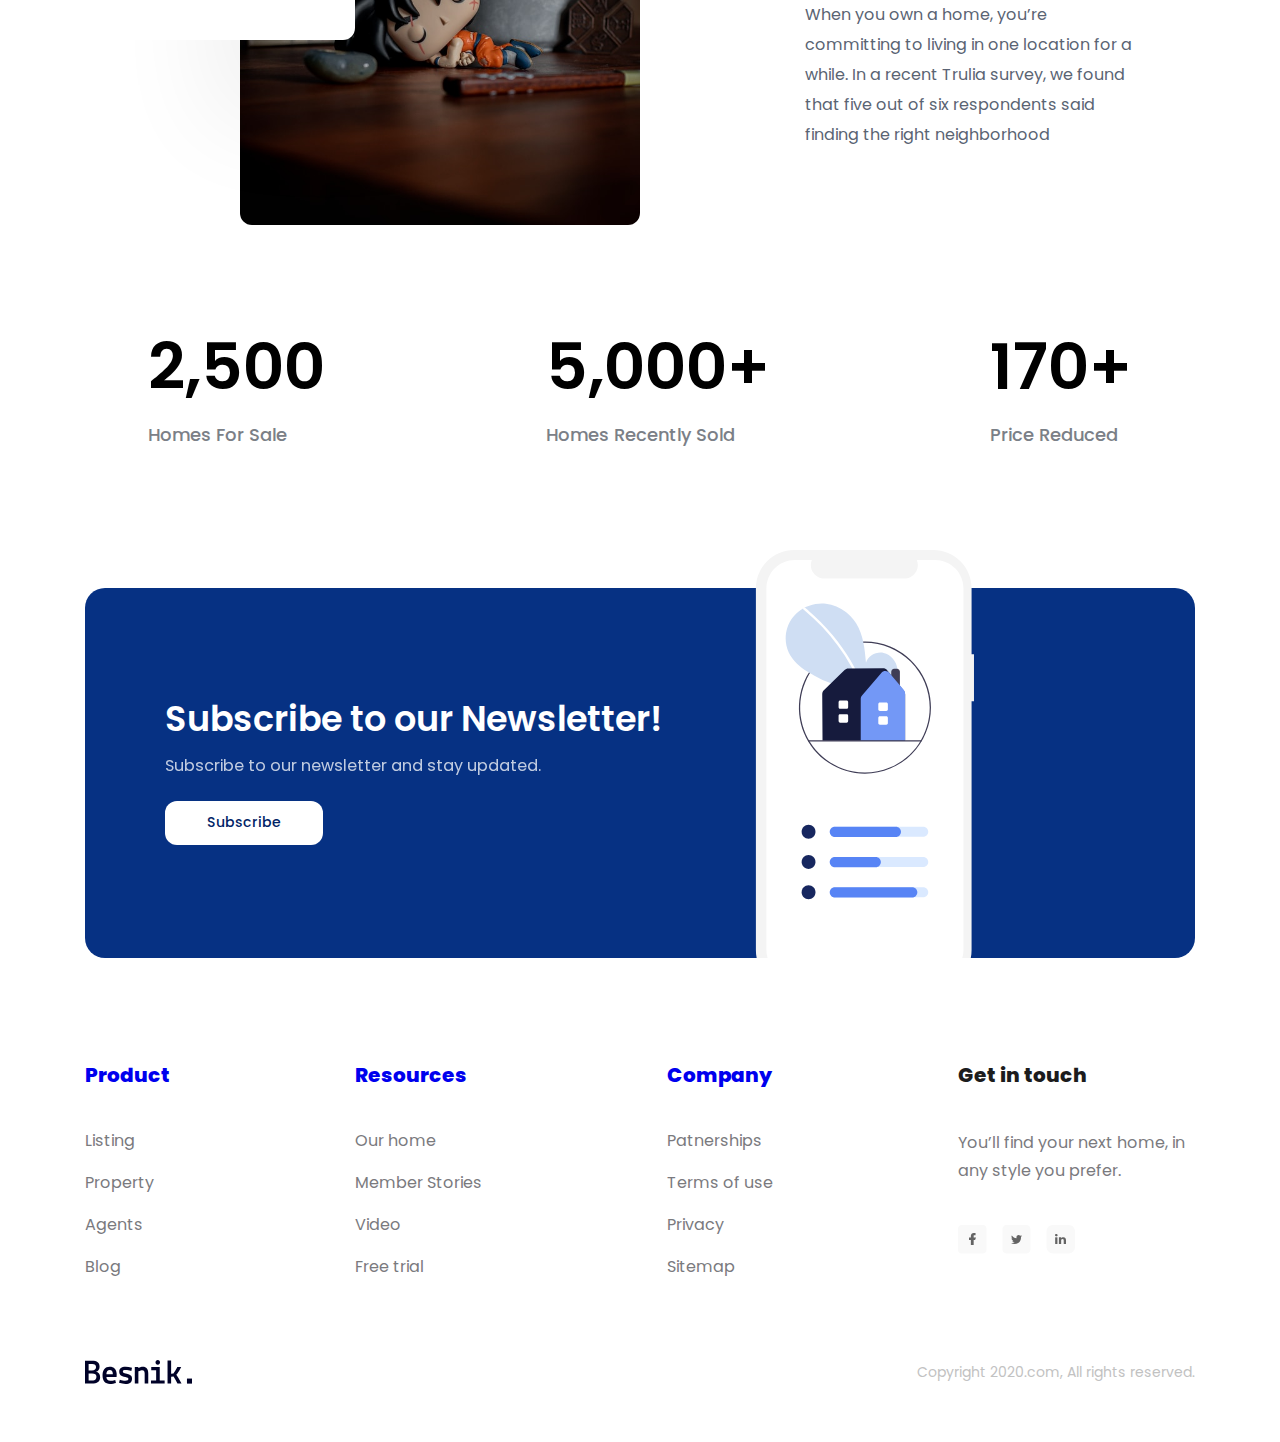
==== commit 51905d63: "modify header logo" ====
--- a/index.html
+++ b/index.html
@@ -22,7 +22,7 @@
           <!-- start navbar -->
           <nav class="navbar">
             <!-- logo -->
-            <img src="./assets/img/logo.svg" alt="Besnik." />
+           <a href="#!"> <img src="./assets/img/logo.svg" alt="Besnik." /></a>
 
             <!-- nav -->
             <ul>
@@ -57,7 +57,7 @@
                 get the best real estate deals first, before they hit the mass
                 market! HOT FORECLOSURE DEALS with one simple search
               </p>
-              <a href="#!" class="btn hero-cta">More About Us</a>
+              <a href="#" class="btn hero-cta">More About Us</a>
             </div>
           </div>
           <!-- main-image -->
--- a/assets/css/main.css
+++ b/assets/css/main.css
@@ -20,13 +20,6 @@
   z-index: 1;
 }
 
-.helo-wrap {
-  height: 100vh;
-  background-color: #e6f0ff;
-  position: relative;
-  /* loại bỏ margin collaption */
-  display: flex;
-}
 /* start nav */
 .navbar {
   display: flex;
@@ -52,7 +45,7 @@
 
 .navbar ul li a:hover {
   text-decoration: underline;
-  color: white;
+  color: black;
 }
 
 /* start action */
@@ -81,7 +74,20 @@
 
 /* end nav */
 
-/* start main-header */
+/* END HEADER */
+
+/* START HERO */
+.helo-wrap {
+  /* phần header-gồm navbar cao 90px, do đó cần trừ đi 90px tương ứng để đảm bảo phần hero + header=100vh
+  khi đó hero sẽ không bị tụt xuống dưới */
+  height: calc(100vh - 90px);
+
+  background-color: #e6f0ff;
+  position: relative;
+  /* loại bỏ margin collaption */
+  display: flex;
+}
+
 .hero {
   margin-top: 130px;
 }
@@ -133,9 +139,9 @@
   /* trừ đi 100px để cho phần tử lùi ra ngoài content 100px */
   /* ==> đảm bảo sau này kích thước màn hình thay đổi, ảnh sẽ luôn tỉ lệ với content */
 }
-/* end main-header */
-
-/* ======= END HEADER =======*/
+/* end hero */
+
+/* ======= END HERO =======*/
 
 /* ======== START CLIENTS =======*/
 .clients {
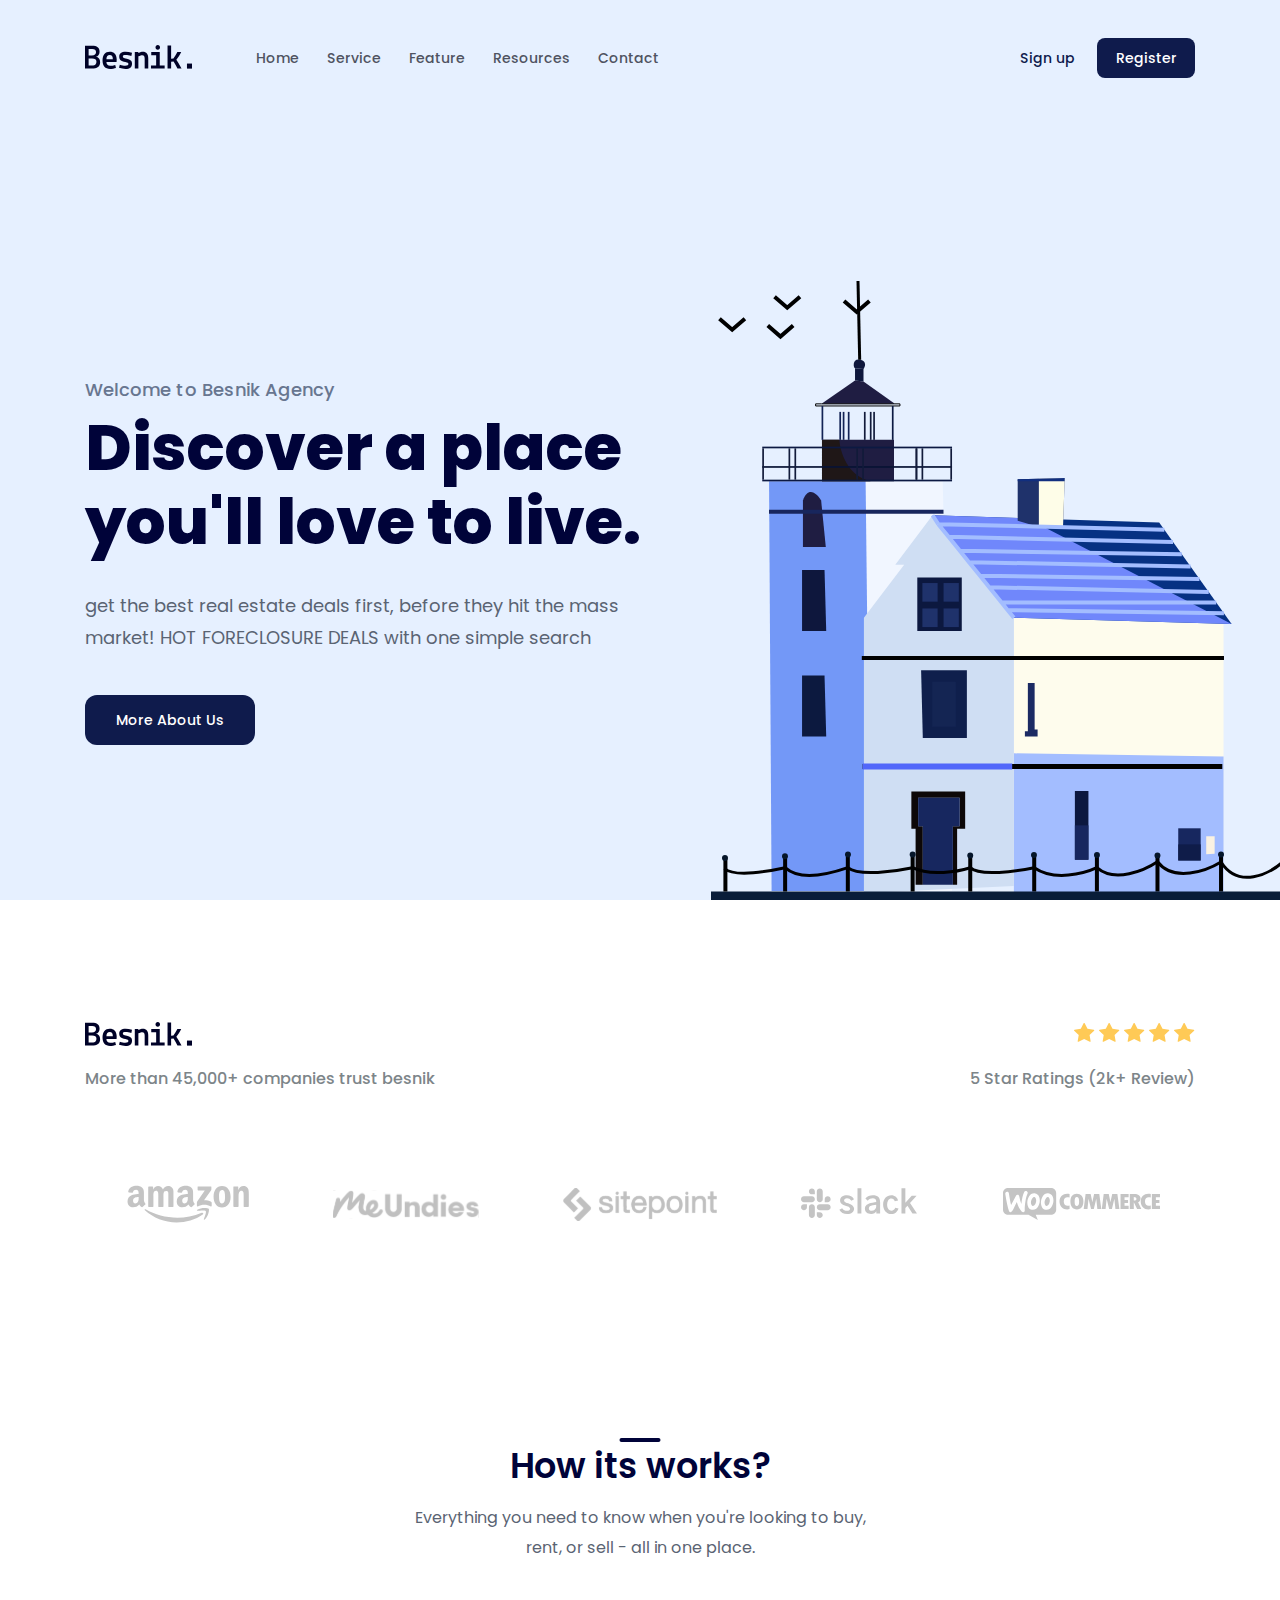
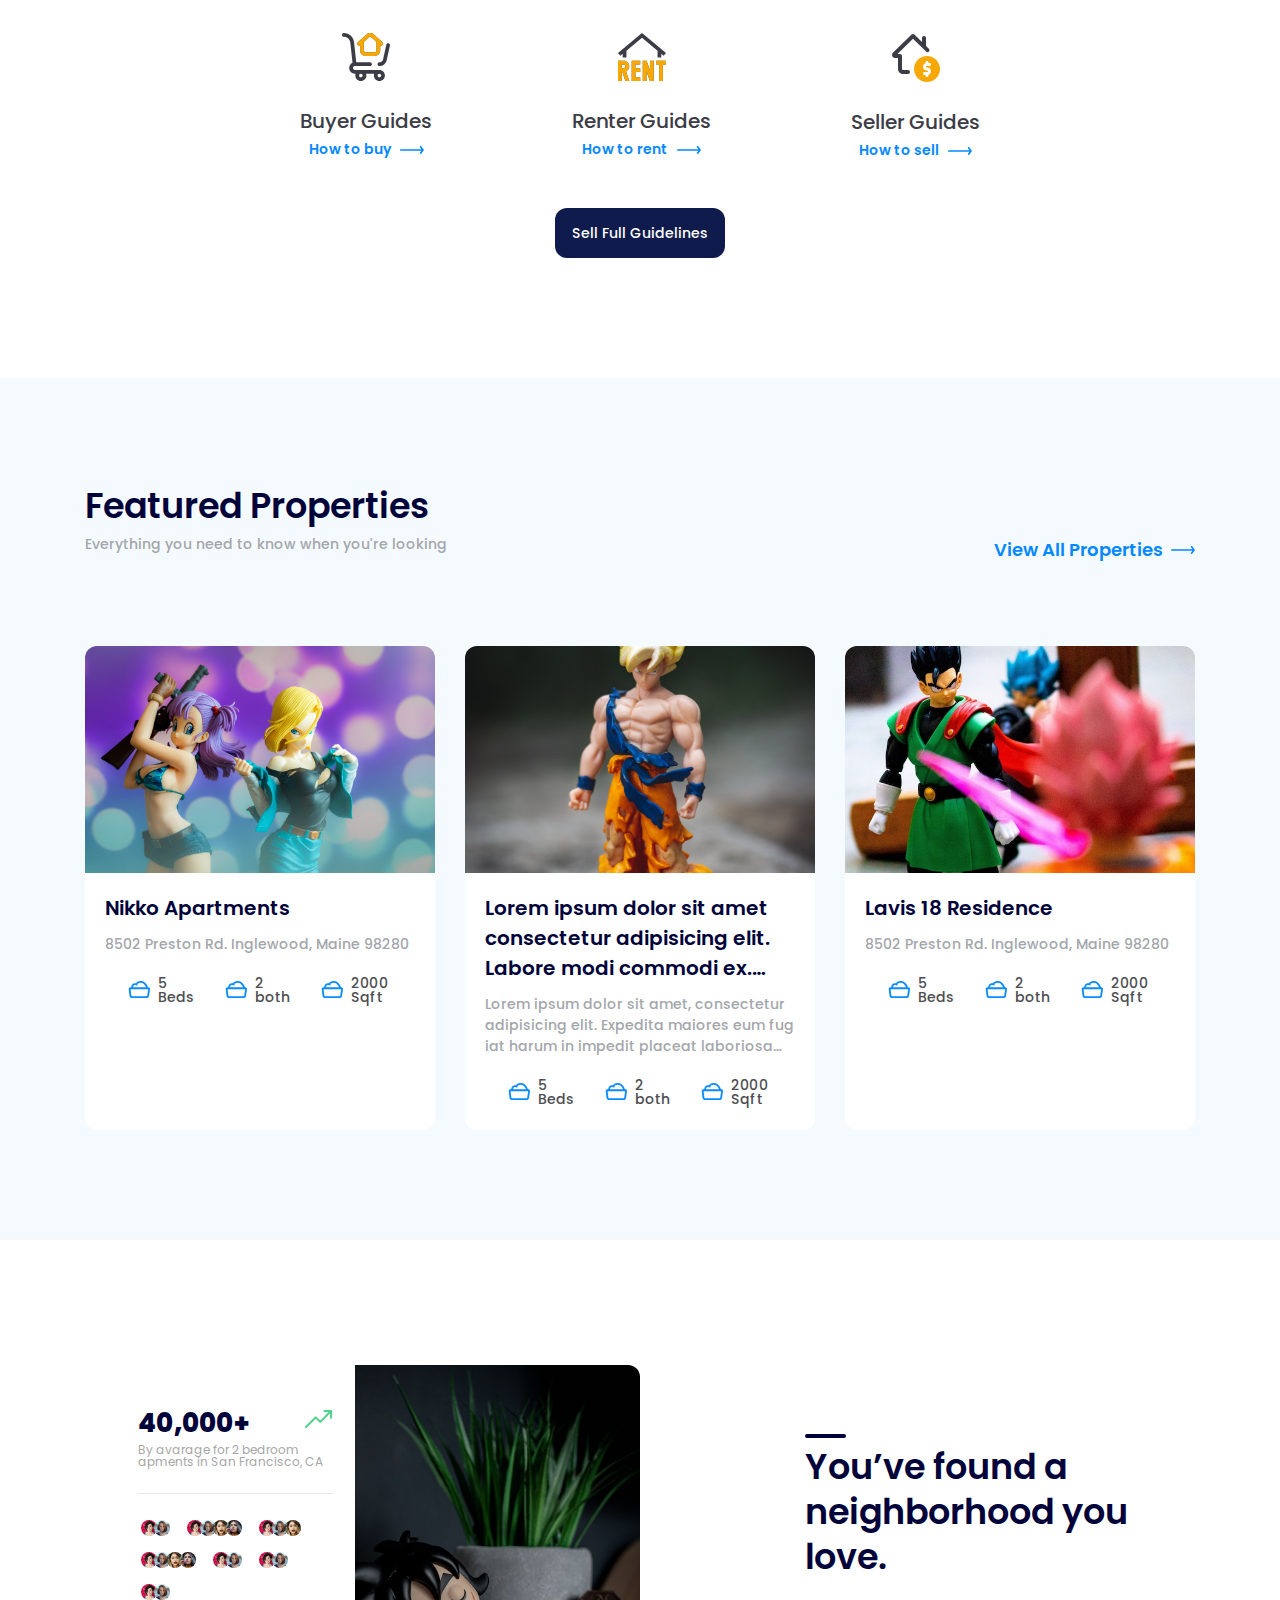
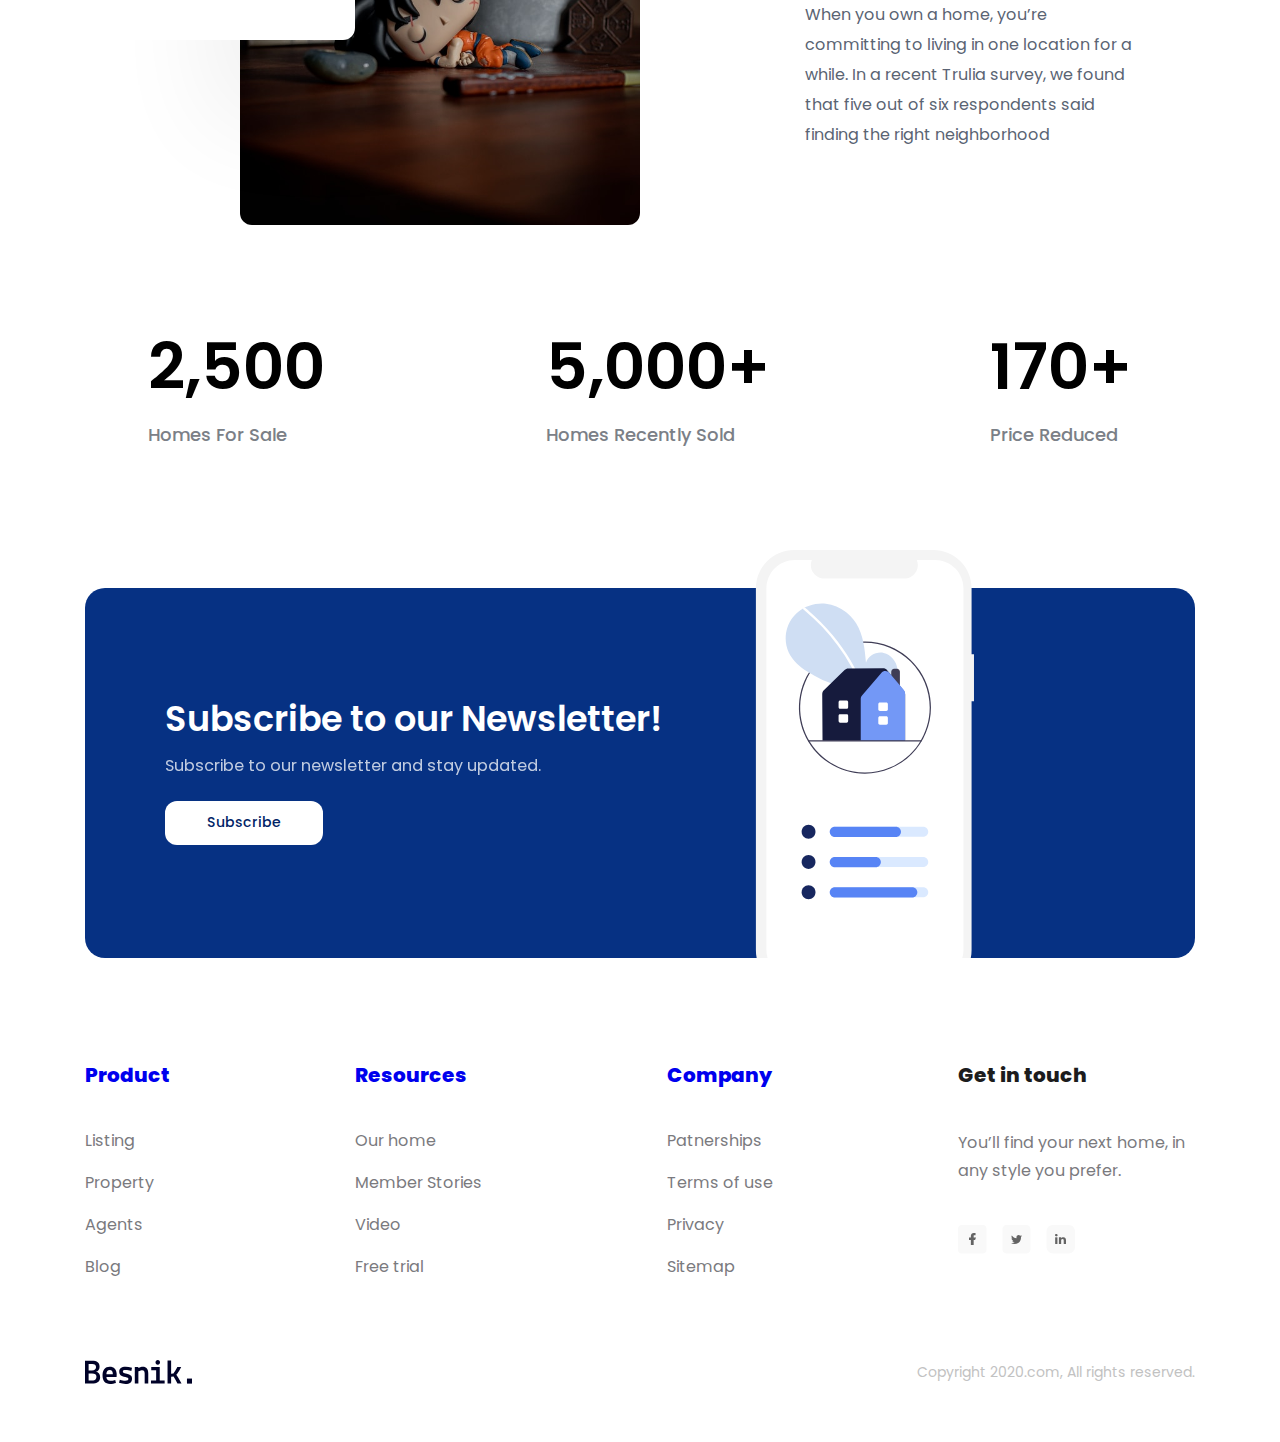
==== commit 3252d963: "Modify header links and align hero content middle" ====
--- a/index.html
+++ b/index.html
@@ -15,22 +15,22 @@
   </head>
 
   <body>
-    <main>
+    <main id="home">
       <!-- START HEADER -->
       <header class="fixed-header">
         <div class="content">
           <!-- start navbar -->
           <nav class="navbar">
             <!-- logo -->
-           <a href="#!"> <img src="./assets/img/logo.svg" alt="Besnik." /></a>
+           <a href="#home"> <img src="./assets/img/logo.svg" alt="Besnik." /></a>
 
             <!-- nav -->
             <ul>
-              <li><a href="#!">Home</a></li>
-              <li><a href="#!">Feature</a></li>
-              <li><a href="#!">Service</a></li>
-              <li><a href="#!">Listed</a></li>
-              <li><a href="#!">Contact</a></li>
+              <li><a href="#home">Home</a></li>
+              <li><a href="#service">Service</a></li>
+              <li><a href="#feature">Feature</a></li>
+              <li><a href="#resources">Resources</a></li>
+              <li><a href="#contact">Contact</a></li>
             </ul>
 
             <!-- action -->
@@ -119,7 +119,7 @@
       <!-- END CLIENT -->
 
       <!-- START GUIDE -->
-      <div class="guides">
+      <div id="service" class="guides">
         <div class="content">
           <h2 class="sub-title">How its works?</h2>
           <p class="desc">
@@ -189,7 +189,7 @@
       <!-- END GUIDE -->
 
       <!-- START FEATURED -->
-      <div class="featured">
+      <div class="featured" id="feature">
         <div class="content">
           <!-- featured-header -->
           <header>
@@ -346,7 +346,7 @@
       <!-- END FEATURED -->
 
       <!-- START STATISTIC -->
-      <div class="statistic">
+      <div id="resources" class="statistic">
         <div class="content">
           <!-- row 1 -->
           <div class="row">
@@ -567,7 +567,7 @@
       <!-- END SUBSCRIPTION -->
 
       <!-- START FOOTER -->
-      <footer class="footer">
+      <footer class="footer" id="contact">
         <div class="content">
           <!-- row 1 -->
           <div class="row row-top">
--- a/assets/css/main.css
+++ b/assets/css/main.css
@@ -2,8 +2,12 @@
   box-sizing: border-box;
 }
 
-html {
+html{
   font-size: 62.5%;
+}
+
+html, body {
+  scroll-behavior: smooth;
 }
 
 body {
@@ -28,6 +32,7 @@
 }
 
 .navbar ul {
+
   /* dùng display: inline-block cho thẻ li, trình duyệt sẽ tính cả khoảng 
     space ở giữa 2 phần tử, do đó nên dùng cách này */
   display: flex;
@@ -86,6 +91,10 @@
   position: relative;
   /* loại bỏ margin collaption */
   display: flex;
+  /* đảm bảo luôn căn giữa. DÙng flex-direction la column, do đó trục main quay dọc, do đó
+  cần dùng justify content để căn theo chiều dọc*/
+  flex-direction: column;
+  justify-content: center;
 }
 
 .hero {
